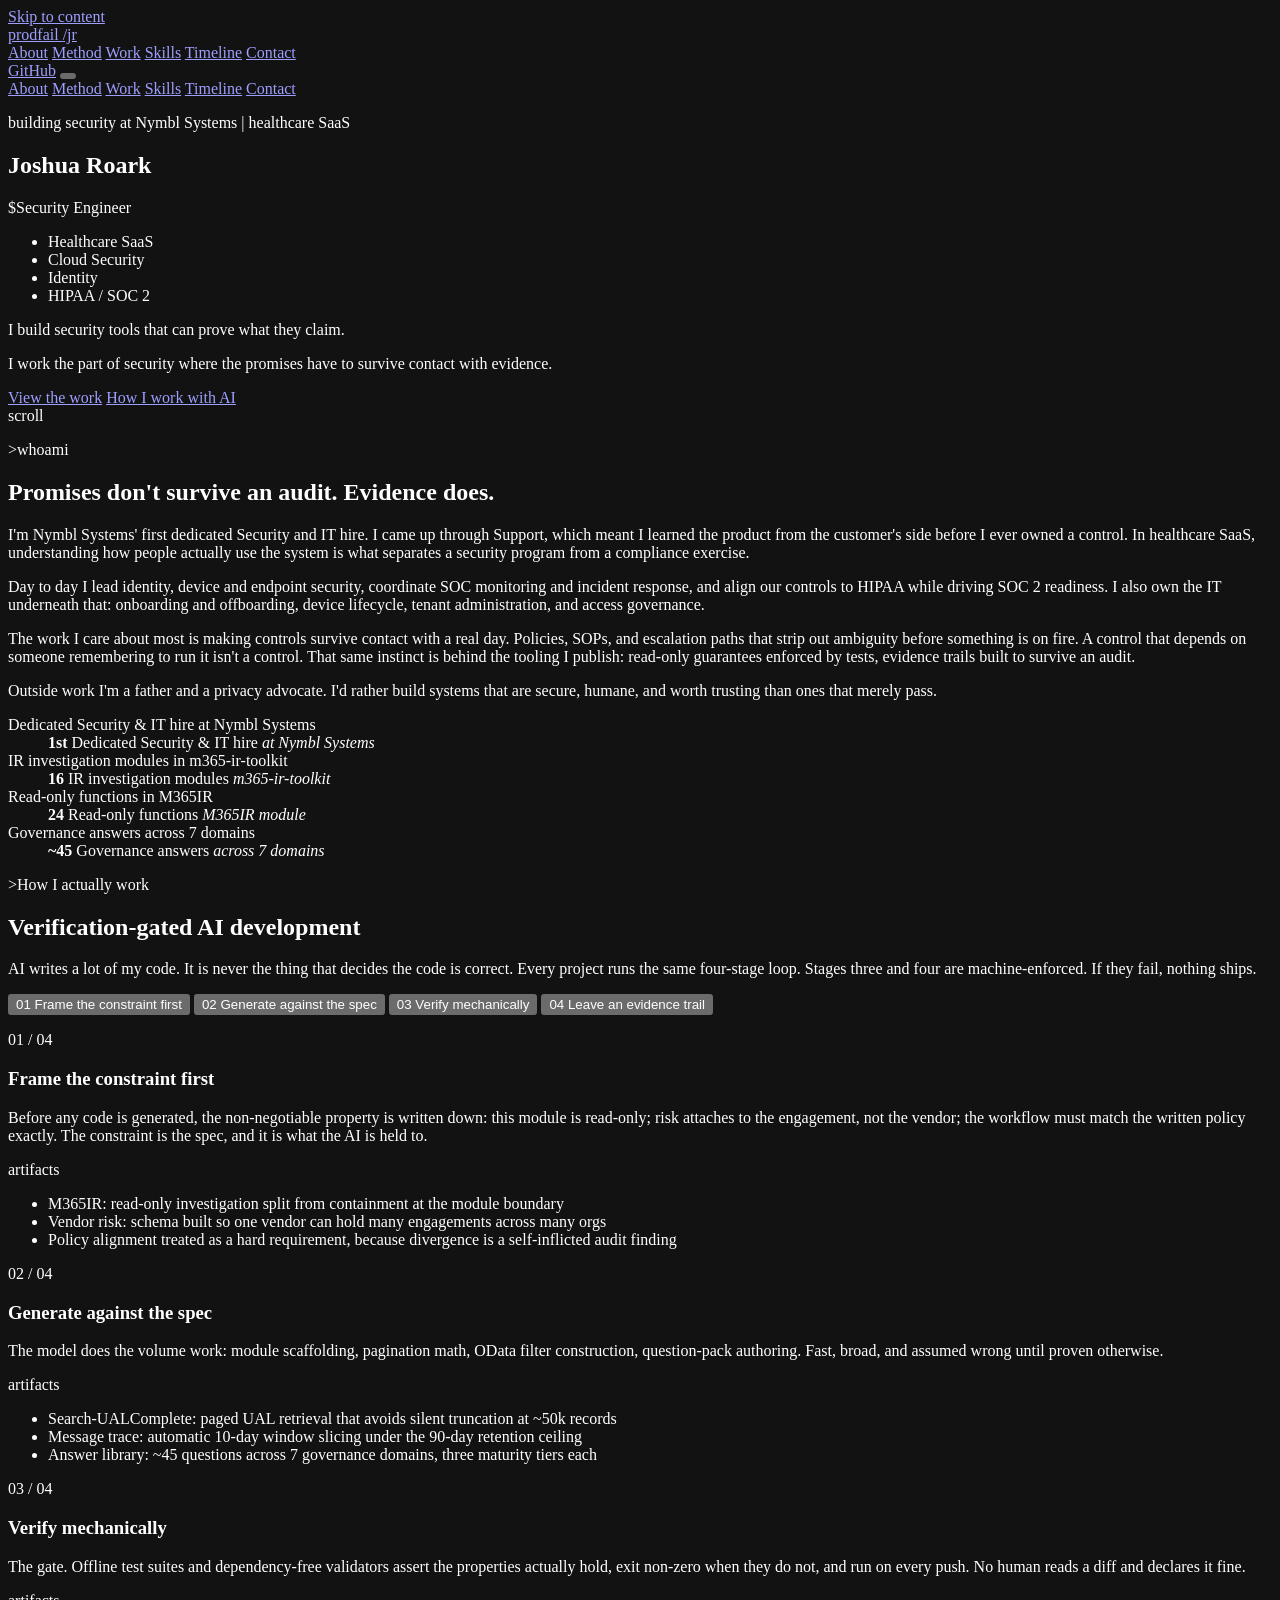
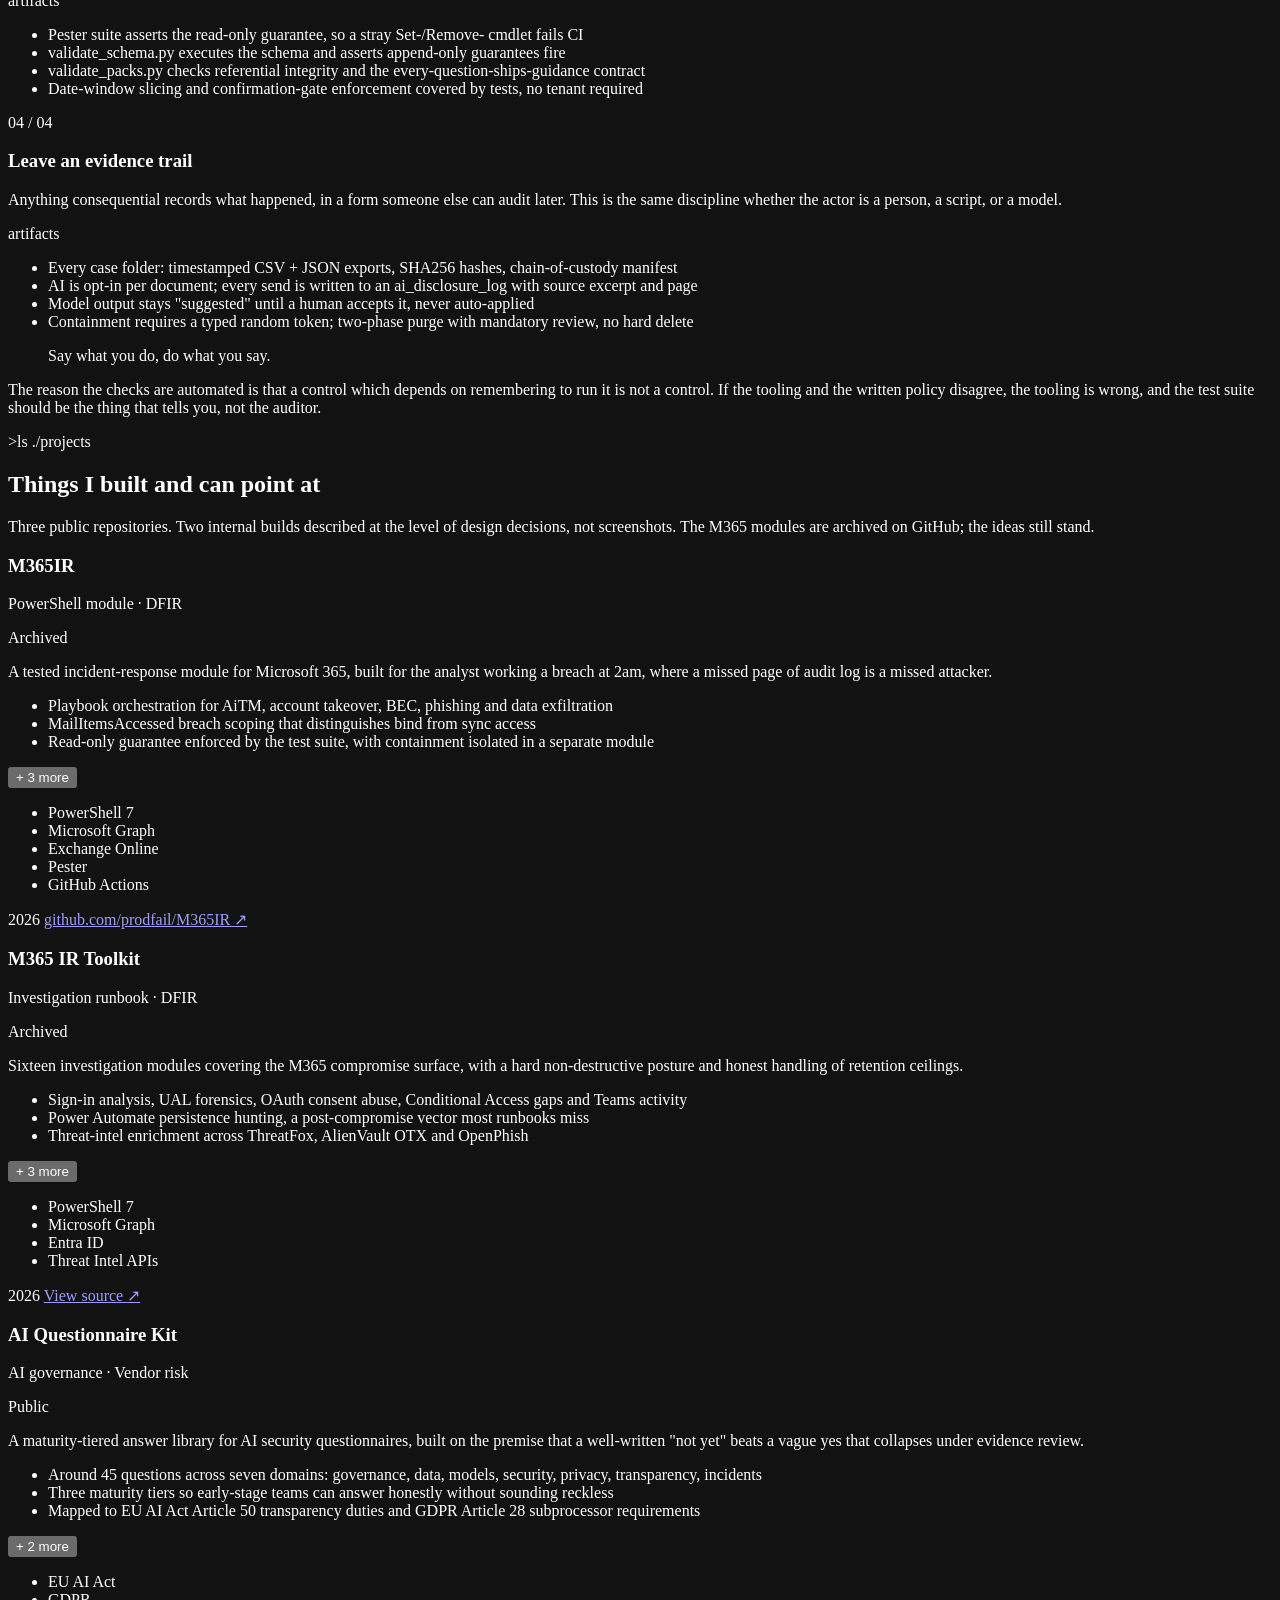
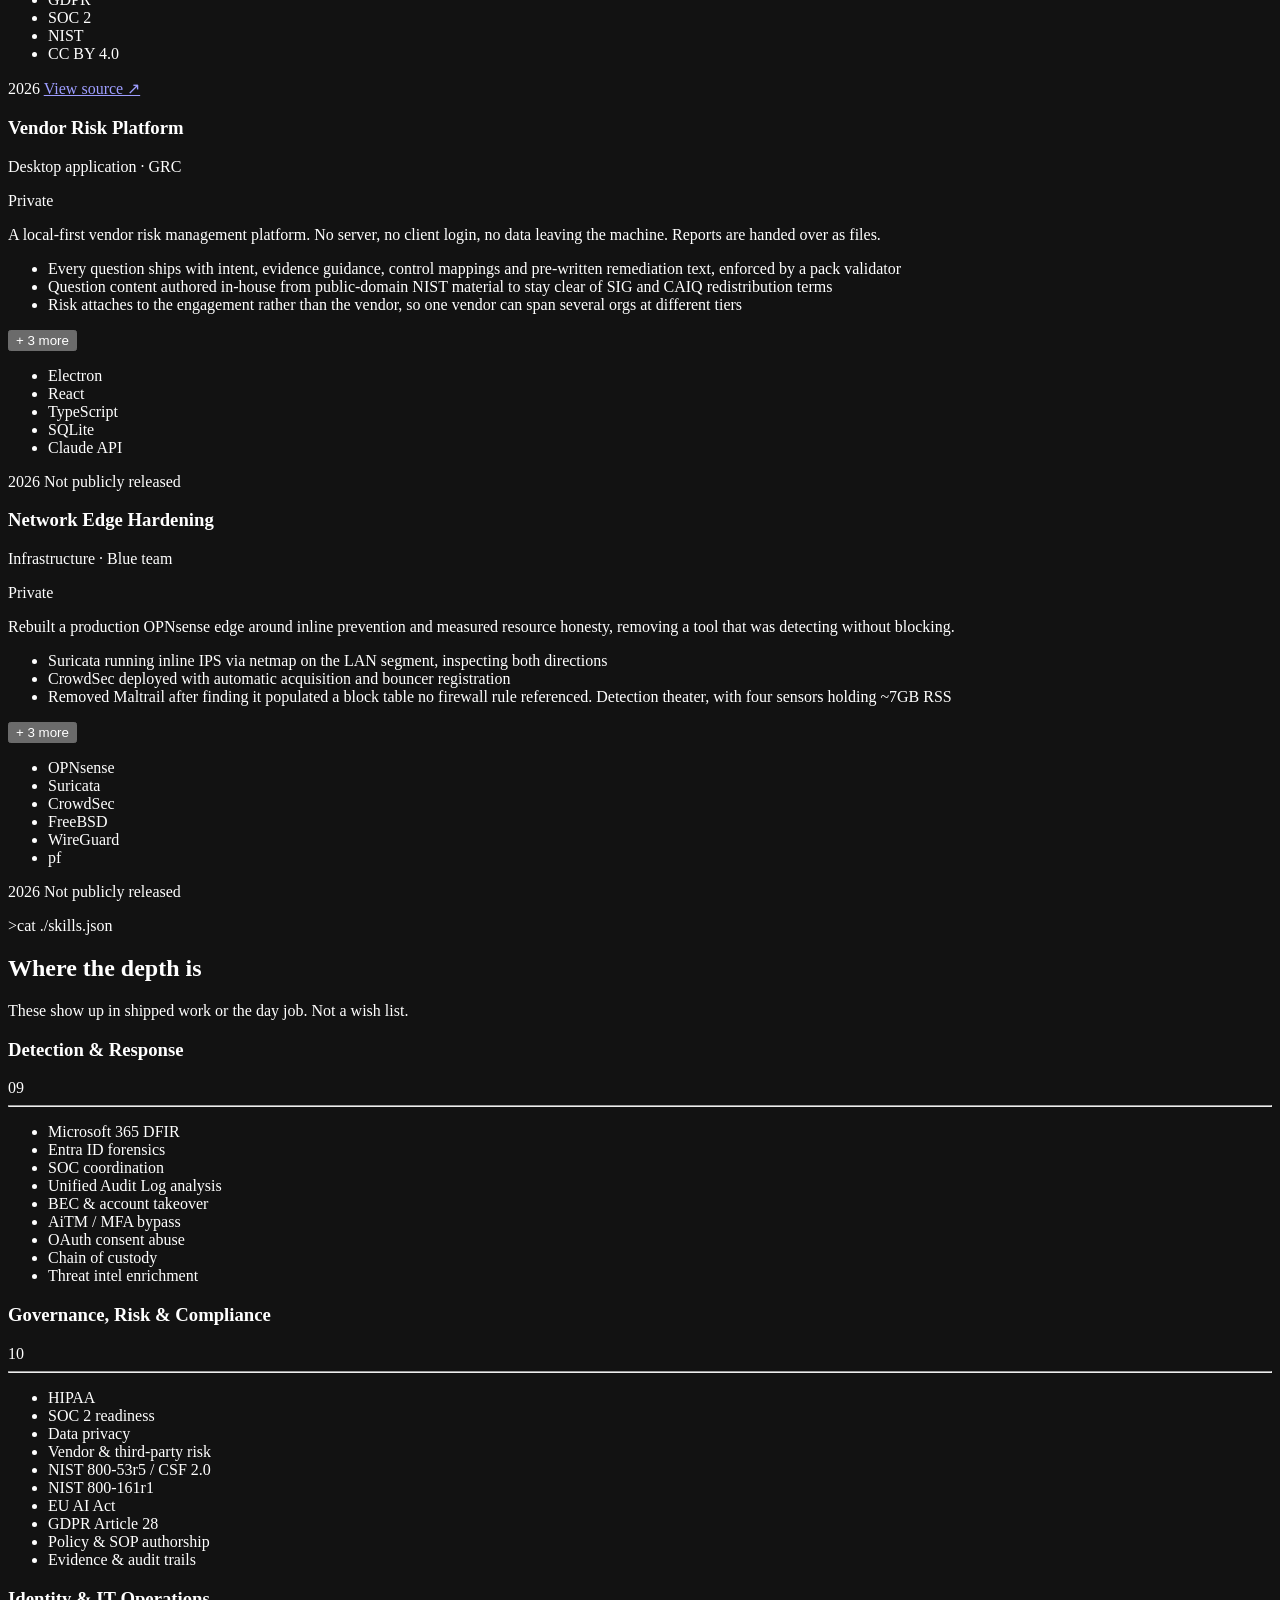
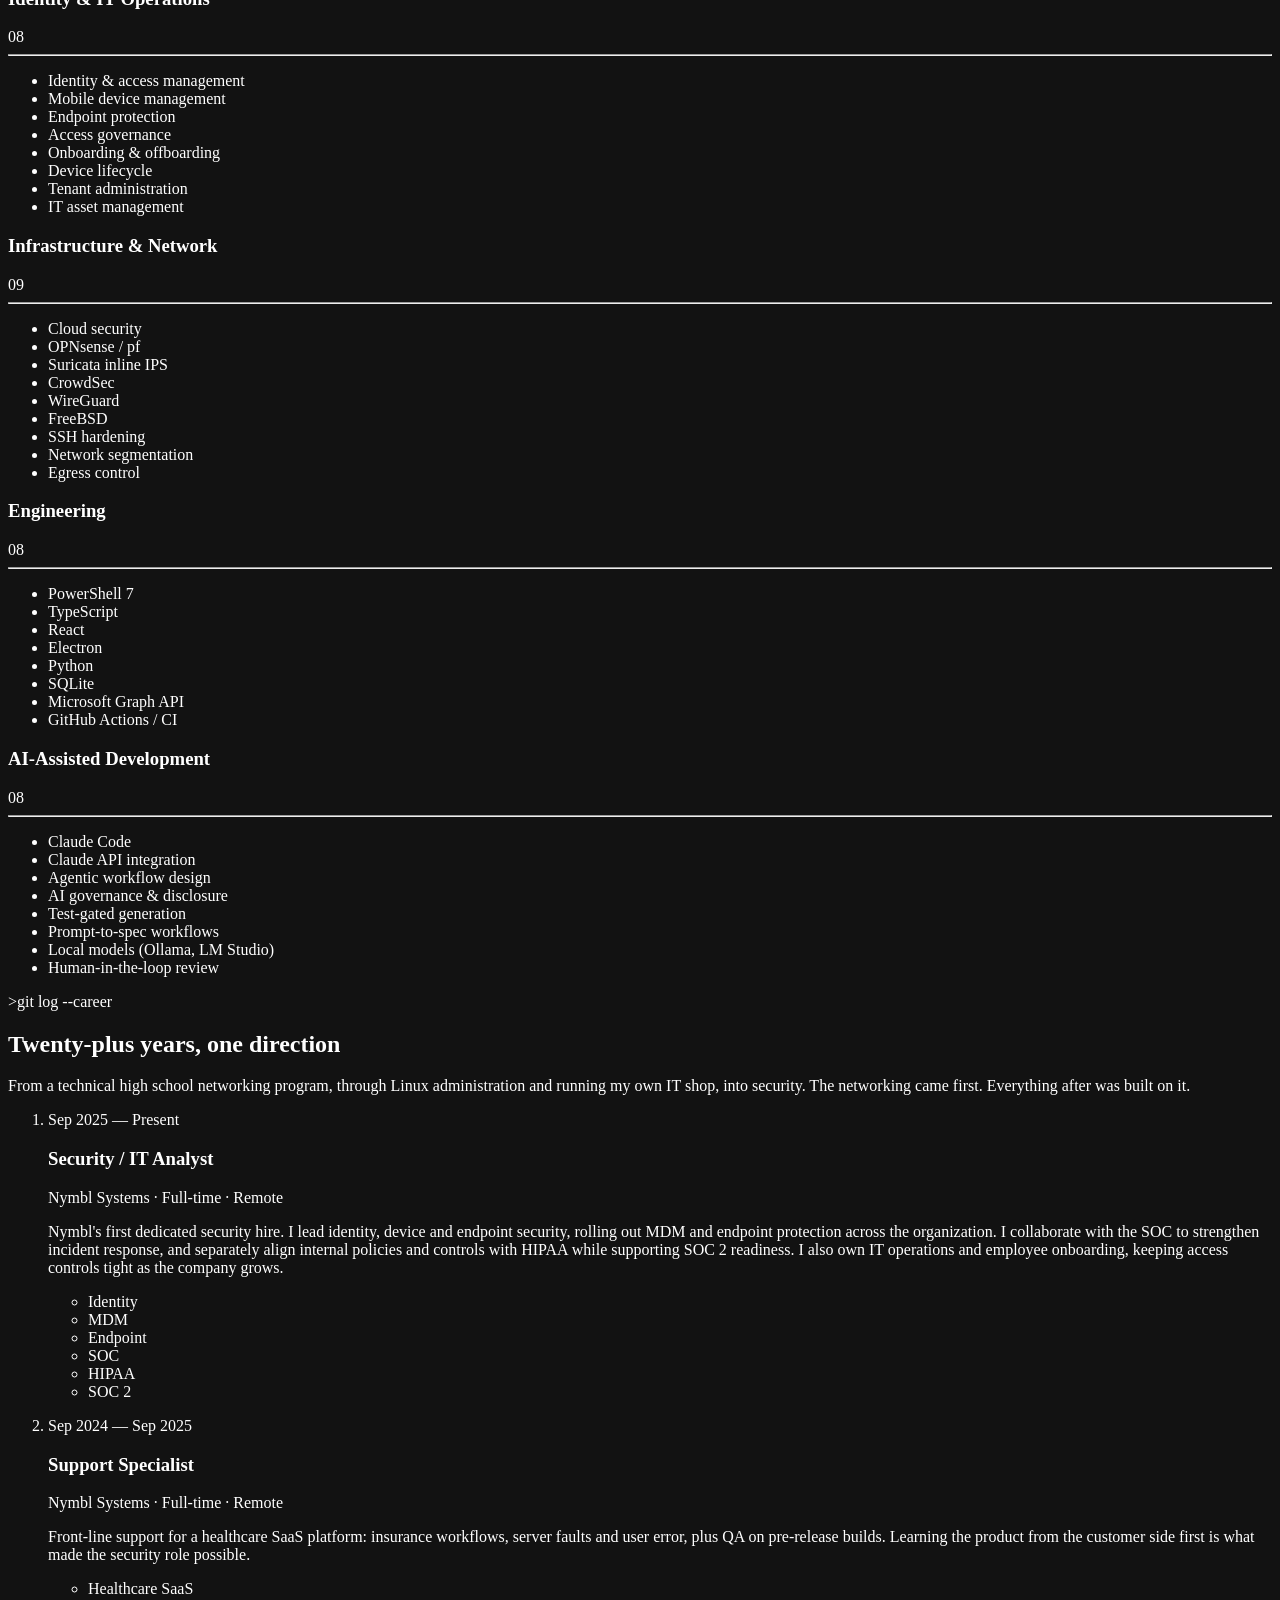
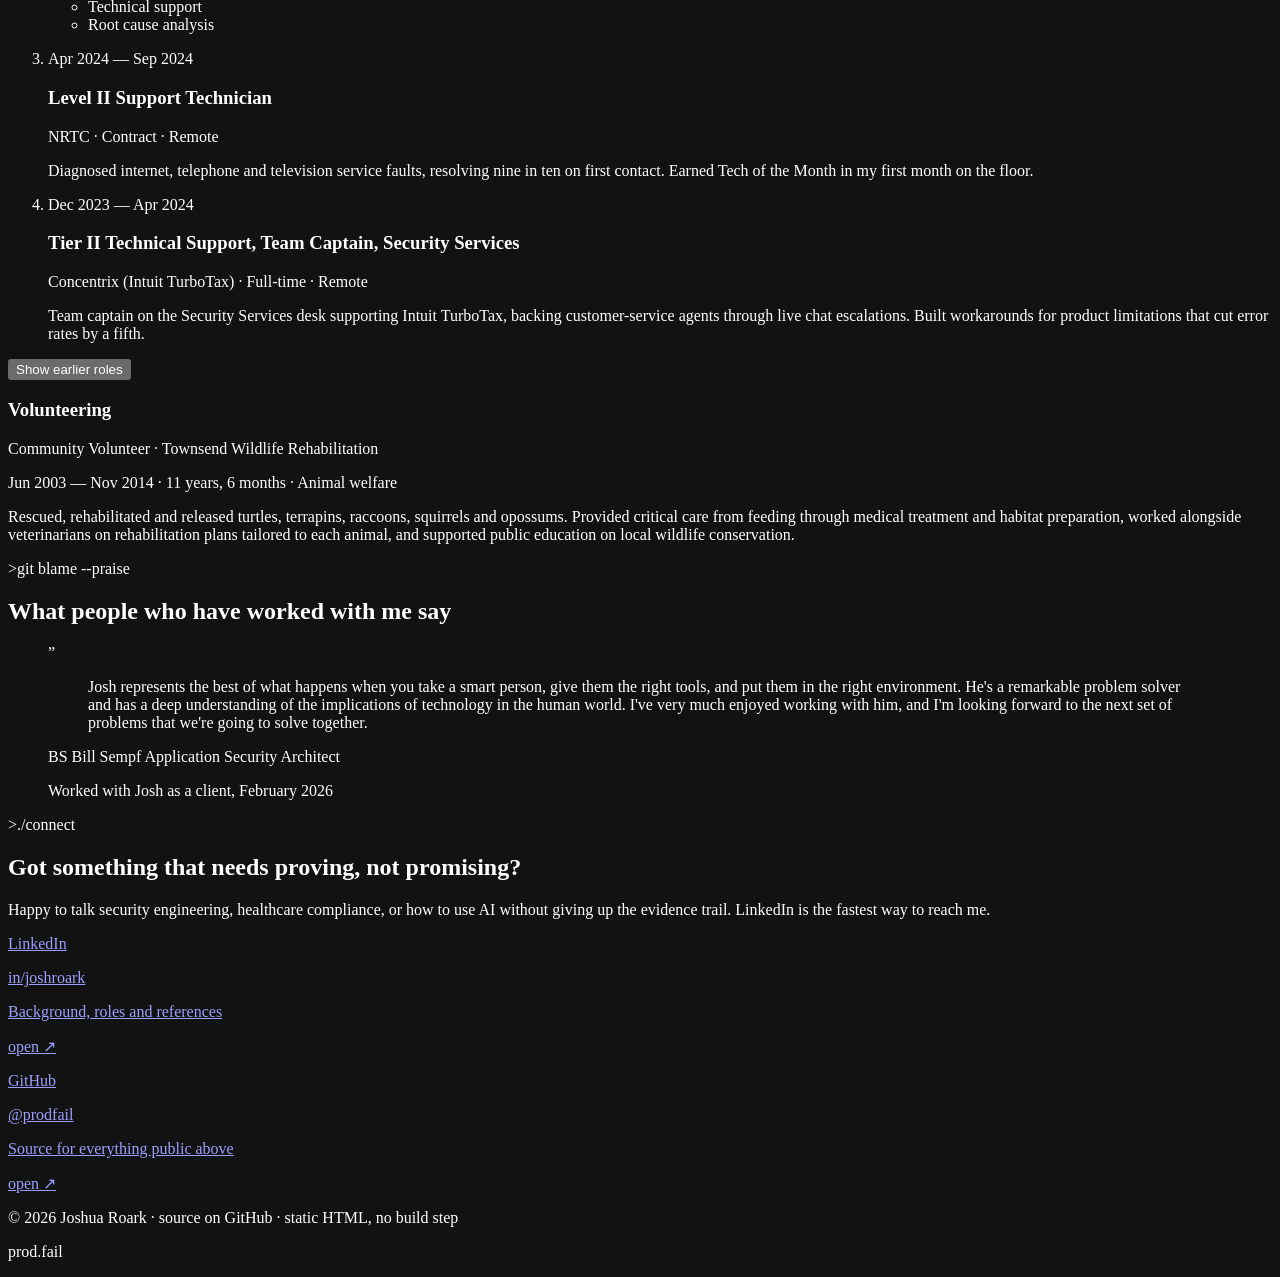
==== public/index.html @ 2234dc5c "Initial source for prod.fail Static rebuild of the live Next.js export: readable HTML/CSS, quieter c" ====
<!DOCTYPE html>
<html lang="en">
  <head>
    <meta charset="utf-8" />
    <meta name="viewport" content="width=device-width, initial-scale=1" />
    <meta name="theme-color" content="#05070a" />
    <meta name="color-scheme" content="dark" />
    <title>Joshua Roark | Security Engineer</title>
    <meta
      name="description"
      content="Security engineer at Nymbl Systems. Identity, endpoints, SOC coordination, HIPAA and SOC 2. Open-source Microsoft 365 incident-response tooling."
    />
    <meta name="author" content="Joshua Roark" />
    <meta name="robots" content="index, follow" />
    <link rel="canonical" href="https://prod.fail/" />
    <meta property="og:title" content="Joshua Roark | Security Engineer" />
    <meta
      property="og:description"
      content="Security engineer at Nymbl Systems. Identity, endpoints, SOC coordination, HIPAA and SOC 2. Open-source Microsoft 365 incident-response tooling."
    />
    <meta property="og:url" content="https://prod.fail/" />
    <meta property="og:site_name" content="Joshua Roark" />
    <meta property="og:image" content="https://prod.fail/img/og.png" />
    <meta property="og:image:type" content="image/png" />
    <meta property="og:image:width" content="1200" />
    <meta property="og:image:height" content="630" />
    <meta property="og:image:alt" content="Joshua Roark, Security Engineer" />
    <meta property="og:type" content="profile" />
    <meta name="twitter:card" content="summary_large_image" />
    <meta name="twitter:title" content="Joshua Roark | Security Engineer" />
    <meta
      name="twitter:description"
      content="Security engineer at Nymbl Systems. Identity, endpoints, SOC coordination, HIPAA and SOC 2."
    />
    <meta name="twitter:image" content="https://prod.fail/img/og.png" />
    <link rel="icon" href="/img/favicon.svg" type="image/svg+xml" />
    <link rel="icon" href="/img/icon.png" type="image/png" sizes="32x32" />
    <link rel="apple-touch-icon" href="/img/apple-touch-icon.png" />
    <link rel="preload" href="/fonts/geist-latin.woff2" as="font" type="font/woff2" crossorigin />
    <link rel="preload" href="/fonts/jetbrains-mono-latin.woff2" as="font" type="font/woff2" crossorigin />
    <link rel="stylesheet" href="/css/site.css" />
  </head>
  <body>
    <a class="skip" href="#about">Skip to content</a>

    <header class="site-header">
      <div class="wrap header-inner">
        <a class="brand" href="#top">
          <span class="brand-dot" aria-hidden="true"></span>
          prodfail
          <span>/jr</span>
        </a>
        <nav class="nav-desktop" aria-label="Primary">
          <a data-nav href="#about">About</a>
          <a data-nav href="#workflow">Method</a>
          <a data-nav href="#work">Work</a>
          <a data-nav href="#skills">Skills</a>
          <a data-nav href="#timeline">Timeline</a>
          <a data-nav href="#contact">Contact</a>
        </nav>
        <div class="header-actions">
          <a class="gh-link" href="https://github.com/prodfail" target="_blank" rel="noopener noreferrer">GitHub</a>
          <button class="menu-toggle" type="button" aria-expanded="false" aria-controls="mobile-nav" aria-label="Open menu">
            <span></span>
          </button>
        </div>
      </div>
      <nav id="mobile-nav" class="nav-mobile wrap" aria-label="Mobile">
        <a href="#about">About</a>
        <a href="#workflow">Method</a>
        <a href="#work">Work</a>
        <a href="#skills">Skills</a>
        <a href="#timeline">Timeline</a>
        <a href="#contact">Contact</a>
      </nav>
    </header>

    <main>
      <section class="hero" id="top">
        <div class="hero-bg" aria-hidden="true">
          <div class="grid-bg"></div>
          <div class="hero-veil"></div>
          <div class="hero-sweep"></div>
          <div class="hero-fade"></div>
        </div>
        <div class="wrap hero-inner">
          <p class="status-pill">
            <span class="status-dot" aria-hidden="true"><i></i><b></b></span>
            <span class="mute">building security at</span>
            <span class="live">Nymbl Systems</span>
            <span class="sep" aria-hidden="true">|</span>
            <span class="note">healthcare SaaS</span>
          </p>
          <h1>
            <span class="block">Joshua</span>
            <span class="block text-gradient">Roark</span>
          </h1>
          <p class="role-line">
            <span class="prompt" aria-hidden="true">$</span>Security Engineer<span class="caret" aria-hidden="true"></span>
          </p>
          <ul class="specialisms">
            <li>Healthcare SaaS</li>
            <li>Cloud Security</li>
            <li>Identity</li>
            <li>HIPAA / SOC 2</li>
          </ul>
          <p class="tagline">I build security tools that can prove what they claim.</p>
          <p class="lede">I work the part of security where the promises have to survive contact with evidence.</p>
          <div class="hero-cta">
            <a class="btn-primary" href="#work">View the work</a>
            <a class="btn-ghost" href="#workflow">How I work with AI</a>
          </div>
        </div>
        <div class="scroll-hint" aria-hidden="true"><span>scroll<i></i></span></div>
      </section>

      <section class="section" id="about" aria-labelledby="about-title">
        <div class="wrap">
          <header class="section-head">
            <p class="mono-label"><span class="prompt">></span>whoami<span class="rule" aria-hidden="true"></span></p>
            <h2 id="about-title">Promises don't survive an audit. <span class="mute">Evidence does.</span></h2>
          </header>
          <div class="about-grid">
            <div class="prose">
              <p>
                I'm Nymbl Systems' first dedicated Security and IT hire. I came up through Support, which meant I learned the product from the customer's side before I ever owned a control. In healthcare SaaS, understanding how people actually use the system is what separates a security program from a compliance exercise.
              </p>
              <p>
                Day to day I lead identity, device and endpoint security, coordinate SOC monitoring and incident response, and align our controls to HIPAA while driving SOC 2 readiness. I also own the IT underneath that: onboarding and offboarding, device lifecycle, tenant administration, and access governance.
              </p>
              <p>
                The work I care about most is making controls survive contact with a real day. Policies, SOPs, and escalation paths that strip out ambiguity before something is on fire. A control that depends on someone remembering to run it isn't a control. That same instinct is behind the tooling I publish: read-only guarantees enforced by tests, evidence trails built to survive an audit.
              </p>
              <p>
                Outside work I'm a father and a privacy advocate. I'd rather build systems that are secure, humane, and worth trusting than ones that merely pass.
              </p>
            </div>
            <dl class="stat-grid">
              <div>
                <dt class="sr-only">Dedicated Security & IT hire at Nymbl Systems</dt>
                <dd>
                  <strong>1st</strong>
                  <span>Dedicated Security & IT hire</span>
                  <em>at Nymbl Systems</em>
                </dd>
              </div>
              <div>
                <dt class="sr-only">IR investigation modules in m365-ir-toolkit</dt>
                <dd>
                  <strong>16</strong>
                  <span>IR investigation modules</span>
                  <em>m365-ir-toolkit</em>
                </dd>
              </div>
              <div>
                <dt class="sr-only">Read-only functions in M365IR</dt>
                <dd>
                  <strong>24</strong>
                  <span>Read-only functions</span>
                  <em>M365IR module</em>
                </dd>
              </div>
              <div>
                <dt class="sr-only">Governance answers across 7 domains</dt>
                <dd>
                  <strong>~45</strong>
                  <span>Governance answers</span>
                  <em>across 7 domains</em>
                </dd>
              </div>
            </dl>
          </div>
        </div>
      </section>

      <section class="section band" id="workflow" aria-labelledby="workflow-title">
        <div class="wrap">
          <header class="section-head">
            <p class="mono-label"><span class="prompt">></span>How I actually work<span class="rule" aria-hidden="true"></span></p>
            <h2 id="workflow-title">Verification-gated AI development</h2>
            <p class="standfirst">
              AI writes a lot of my code. It is never the thing that decides the code is correct. Every project runs the same four-stage loop. Stages three and four are machine-enforced. If they fail, nothing ships.
            </p>
          </header>

          <div class="stages" role="tablist" aria-label="AI development workflow stages">
            <button class="stage-tab" type="button" role="tab" id="tab-frame" data-stage="frame" aria-selected="true" aria-controls="stage-frame" tabindex="0">
              <span class="step">01</span>
              <span class="title">Frame the constraint first</span>
            </button>
            <button class="stage-tab" type="button" role="tab" id="tab-generate" data-stage="generate" aria-selected="false" aria-controls="stage-generate" tabindex="-1">
              <span class="step">02</span>
              <span class="title">Generate against the spec</span>
            </button>
            <button class="stage-tab" type="button" role="tab" id="tab-verify" data-stage="verify" aria-selected="false" aria-controls="stage-verify" tabindex="-1">
              <span class="step">03</span>
              <span class="title">Verify mechanically</span>
            </button>
            <button class="stage-tab" type="button" role="tab" id="tab-attest" data-stage="attest" aria-selected="false" aria-controls="stage-attest" tabindex="-1">
              <span class="step">04</span>
              <span class="title">Leave an evidence trail</span>
            </button>
          </div>

          <div class="workflow-panel is-active" id="stage-frame" role="tabpanel" aria-labelledby="tab-frame">
            <div>
              <p class="mono-label">01 / 04</p>
              <h3>Frame the constraint first</h3>
              <p class="blurb">
                Before any code is generated, the non-negotiable property is written down: this module is read-only; risk attaches to the engagement, not the vendor; the workflow must match the written policy exactly. The constraint is the spec, and it is what the AI is held to.
              </p>
            </div>
            <div class="term">
              <div class="term-bar"><i></i><i></i><i></i> artifacts</div>
              <ul>
                <li>M365IR: read-only investigation split from containment at the module boundary</li>
                <li>Vendor risk: schema built so one vendor can hold many engagements across many orgs</li>
                <li>Policy alignment treated as a hard requirement, because divergence is a self-inflicted audit finding</li>
              </ul>
            </div>
          </div>

          <div class="workflow-panel" id="stage-generate" role="tabpanel" aria-labelledby="tab-generate">
            <div>
              <p class="mono-label">02 / 04</p>
              <h3>Generate against the spec</h3>
              <p class="blurb">
                The model does the volume work: module scaffolding, pagination math, OData filter construction, question-pack authoring. Fast, broad, and assumed wrong until proven otherwise.
              </p>
            </div>
            <div class="term">
              <div class="term-bar"><i></i><i></i><i></i> artifacts</div>
              <ul>
                <li>Search-UALComplete: paged UAL retrieval that avoids silent truncation at ~50k records</li>
                <li>Message trace: automatic 10-day window slicing under the 90-day retention ceiling</li>
                <li>Answer library: ~45 questions across 7 governance domains, three maturity tiers each</li>
              </ul>
            </div>
          </div>

          <div class="workflow-panel" id="stage-verify" role="tabpanel" aria-labelledby="tab-verify">
            <div>
              <p class="mono-label">03 / 04</p>
              <h3>Verify mechanically</h3>
              <p class="blurb">
                The gate. Offline test suites and dependency-free validators assert the properties actually hold, exit non-zero when they do not, and run on every push. No human reads a diff and declares it fine.
              </p>
            </div>
            <div class="term">
              <div class="term-bar"><i></i><i></i><i></i> artifacts</div>
              <ul>
                <li>Pester suite asserts the read-only guarantee, so a stray Set-/Remove- cmdlet fails CI</li>
                <li>validate_schema.py executes the schema and asserts append-only guarantees fire</li>
                <li>validate_packs.py checks referential integrity and the every-question-ships-guidance contract</li>
                <li>Date-window slicing and confirmation-gate enforcement covered by tests, no tenant required</li>
              </ul>
            </div>
          </div>

          <div class="workflow-panel" id="stage-attest" role="tabpanel" aria-labelledby="tab-attest">
            <div>
              <p class="mono-label">04 / 04</p>
              <h3>Leave an evidence trail</h3>
              <p class="blurb">
                Anything consequential records what happened, in a form someone else can audit later. This is the same discipline whether the actor is a person, a script, or a model.
              </p>
            </div>
            <div class="term">
              <div class="term-bar"><i></i><i></i><i></i> artifacts</div>
              <ul>
                <li>Every case folder: timestamped CSV + JSON exports, SHA256 hashes, chain-of-custody manifest</li>
                <li>AI is opt-in per document; every send is written to an ai_disclosure_log with source excerpt and page</li>
                <li>Model output stays "suggested" until a human accepts it, never auto-applied</li>
                <li>Containment requires a typed random token; two-phase purge with mandatory review, no hard delete</li>
              </ul>
            </div>
          </div>

          <aside class="principle">
            <blockquote>Say what you do, do what you say.</blockquote>
            <p>
              The reason the checks are automated is that a control which depends on remembering to run it is not a control. If the tooling and the written policy disagree, the tooling is wrong, and the test suite should be the thing that tells you, not the auditor.
            </p>
          </aside>
        </div>
      </section>

      <section class="section" id="work" aria-labelledby="work-title">
        <div class="wrap">
          <header class="section-head">
            <p class="mono-label"><span class="prompt">></span>ls ./projects<span class="rule" aria-hidden="true"></span></p>
            <h2 id="work-title">Things I built and can point at</h2>
            <p class="standfirst">
              Three public repositories. Two internal builds described at the level of design decisions, not screenshots. The M365 modules are archived on GitHub; the ideas still stand.
            </p>
          </header>

          <div class="project-grid">
            <article class="card project featured">
              <div class="project-top">
                <div>
                  <h3>M365IR</h3>
                  <p class="kind">PowerShell module · DFIR</p>
                </div>
                <span class="badge badge-archived">Archived</span>
              </div>
              <p class="summary">
                A tested incident-response module for Microsoft 365, built for the analyst working a breach at 2am, where a missed page of audit log is a missed attacker.
              </p>
              <ul class="highlights">
                <li>Playbook orchestration for AiTM, account takeover, BEC, phishing and data exfiltration</li>
                <li>MailItemsAccessed breach scoping that distinguishes bind from sync access</li>
                <li>Read-only guarantee enforced by the test suite, with containment isolated in a separate module</li>
                <li data-extra hidden>Containment gated behind typed random tokens; -WhatIf preview; hard delete deliberately absent</li>
                <li data-extra hidden>App-only certificate auth so investigations continue when admin accounts are compromised</li>
                <li data-extra hidden>Offline Pester suite runs in CI on every push, with no tenant access required</li>
              </ul>
              <button class="more-btn" type="button" data-more aria-expanded="false">+ 3 more</button>
              <ul class="stack">
                <li>PowerShell 7</li>
                <li>Microsoft Graph</li>
                <li>Exchange Online</li>
                <li>Pester</li>
                <li>GitHub Actions</li>
              </ul>
              <div class="project-foot">
                <span>2026</span>
                <a href="https://github.com/prodfail/M365IR" target="_blank" rel="noopener noreferrer">github.com/prodfail/M365IR ↗</a>
              </div>
            </article>

            <article class="card project">
              <div class="project-top">
                <div>
                  <h3>M365 IR Toolkit</h3>
                  <p class="kind">Investigation runbook · DFIR</p>
                </div>
                <span class="badge badge-archived">Archived</span>
              </div>
              <p class="summary">
                Sixteen investigation modules covering the M365 compromise surface, with a hard non-destructive posture and honest handling of retention ceilings.
              </p>
              <ul class="highlights">
                <li>Sign-in analysis, UAL forensics, OAuth consent abuse, Conditional Access gaps and Teams activity</li>
                <li>Power Automate persistence hunting, a post-compromise vector most runbooks miss</li>
                <li>Threat-intel enrichment across ThreatFox, AlienVault OTX and OpenPhish</li>
                <li data-extra hidden>Contains no Set-, New-, Remove-, Add- or Revoke- commands, by design</li>
                <li data-extra hidden>Documents retention ceilings up front so empty results are never mistaken for clean results</li>
                <li data-extra hidden>Cross-platform on PowerShell 7: macOS, Windows and Linux</li>
              </ul>
              <button class="more-btn" type="button" data-more aria-expanded="false">+ 3 more</button>
              <ul class="stack">
                <li>PowerShell 7</li>
                <li>Microsoft Graph</li>
                <li>Entra ID</li>
                <li>Threat Intel APIs</li>
              </ul>
              <div class="project-foot">
                <span>2026</span>
                <a href="https://github.com/prodfail/m365-ir-toolkit" target="_blank" rel="noopener noreferrer">View source ↗</a>
              </div>
            </article>

            <article class="card project">
              <div class="project-top">
                <div>
                  <h3>AI Questionnaire Kit</h3>
                  <p class="kind">AI governance · Vendor risk</p>
                </div>
                <span class="badge badge-open">Public</span>
              </div>
              <p class="summary">
                A maturity-tiered answer library for AI security questionnaires, built on the premise that a well-written "not yet" beats a vague yes that collapses under evidence review.
              </p>
              <ul class="highlights">
                <li>Around 45 questions across seven domains: governance, data, models, security, privacy, transparency, incidents</li>
                <li>Three maturity tiers so early-stage teams can answer honestly without sounding reckless</li>
                <li>Mapped to EU AI Act Article 50 transparency duties and GDPR Article 28 subprocessor requirements</li>
                <li data-extra hidden>Ships an AI Acceptable Use and Governance policy template alongside the answers</li>
                <li data-extra hidden>40-question internal intake form plus a pre-send QA checklist for consistency</li>
              </ul>
              <button class="more-btn" type="button" data-more aria-expanded="false">+ 2 more</button>
              <ul class="stack">
                <li>EU AI Act</li>
                <li>GDPR</li>
                <li>SOC 2</li>
                <li>NIST</li>
                <li>CC BY 4.0</li>
              </ul>
              <div class="project-foot">
                <span>2026</span>
                <a href="https://github.com/prodfail/ai-questionnaire-kit" target="_blank" rel="noopener noreferrer">View source ↗</a>
              </div>
            </article>

            <article class="card project">
              <div class="project-top">
                <div>
                  <h3>Vendor Risk Platform</h3>
                  <p class="kind">Desktop application · GRC</p>
                </div>
                <span class="badge badge-private">Private</span>
              </div>
              <p class="summary">
                A local-first vendor risk management platform. No server, no client login, no data leaving the machine. Reports are handed over as files.
              </p>
              <ul class="highlights">
                <li>Every question ships with intent, evidence guidance, control mappings and pre-written remediation text, enforced by a pack validator</li>
                <li>Question content authored in-house from public-domain NIST material to stay clear of SIG and CAIQ redistribution terms</li>
                <li>Risk attaches to the engagement rather than the vendor, so one vendor can span several orgs at different tiers</li>
                <li data-extra hidden>Tiering is configuration data, not code, so it maps onto written policy without a refactor</li>
                <li data-extra hidden>AI assistance is opt-in per document, logged with source excerpt and page, and stays suggested until a human accepts</li>
                <li data-extra hidden>Append-only schema with override reasons, asserted by an executable schema validator</li>
              </ul>
              <button class="more-btn" type="button" data-more aria-expanded="false">+ 3 more</button>
              <ul class="stack">
                <li>Electron</li>
                <li>React</li>
                <li>TypeScript</li>
                <li>SQLite</li>
                <li>Claude API</li>
              </ul>
              <div class="project-foot">
                <span>2026</span>
                <span>Not publicly released</span>
              </div>
            </article>

            <article class="card project">
              <div class="project-top">
                <div>
                  <h3>Network Edge Hardening</h3>
                  <p class="kind">Infrastructure · Blue team</p>
                </div>
                <span class="badge badge-private">Private</span>
              </div>
              <p class="summary">
                Rebuilt a production OPNsense edge around inline prevention and measured resource honesty, removing a tool that was detecting without blocking.
              </p>
              <ul class="highlights">
                <li>Suricata running inline IPS via netmap on the LAN segment, inspecting both directions</li>
                <li>CrowdSec deployed with automatic acquisition and bouncer registration</li>
                <li>Removed Maltrail after finding it populated a block table no firewall rule referenced. Detection theater, with four sensors holding ~7GB RSS</li>
                <li data-extra hidden>That removal freed ~2.2GB RAM and dropped swap usage from 27% to 6%</li>
                <li data-extra hidden>SSH hardened to key-only auth, with the single-admin blast radius mapped before any change</li>
                <li data-extra hidden>Policy-routed VPN egress with a kill-switch block rule beneath it, and DoT blocked to prevent resolution bypass</li>
              </ul>
              <button class="more-btn" type="button" data-more aria-expanded="false">+ 3 more</button>
              <ul class="stack">
                <li>OPNsense</li>
                <li>Suricata</li>
                <li>CrowdSec</li>
                <li>FreeBSD</li>
                <li>WireGuard</li>
                <li>pf</li>
              </ul>
              <div class="project-foot">
                <span>2026</span>
                <span>Not publicly released</span>
              </div>
            </article>
          </div>
        </div>
      </section>

      <section class="section band" id="skills" aria-labelledby="skills-title">
        <div class="wrap">
          <header class="section-head">
            <p class="mono-label"><span class="prompt">></span>cat ./skills.json<span class="rule" aria-hidden="true"></span></p>
            <h2 id="skills-title">Where the depth is</h2>
            <p class="standfirst">These show up in shipped work or the day job. Not a wish list.</p>
          </header>
          <div class="skills-grid">
            <article class="card skill-card">
              <header>
                <i aria-hidden="true"></i>
                <h3>Detection & Response</h3>
                <span class="count">09</span>
              </header>
              <hr />
              <ul>
                <li>Microsoft 365 DFIR</li>
                <li>Entra ID forensics</li>
                <li>SOC coordination</li>
                <li>Unified Audit Log analysis</li>
                <li>BEC & account takeover</li>
                <li>AiTM / MFA bypass</li>
                <li>OAuth consent abuse</li>
                <li>Chain of custody</li>
                <li>Threat intel enrichment</li>
              </ul>
            </article>
            <article class="card skill-card">
              <header>
                <i class="alt" aria-hidden="true"></i>
                <h3>Governance, Risk & Compliance</h3>
                <span class="count">10</span>
              </header>
              <hr />
              <ul>
                <li>HIPAA</li>
                <li>SOC 2 readiness</li>
                <li>Data privacy</li>
                <li>Vendor & third-party risk</li>
                <li>NIST 800-53r5 / CSF 2.0</li>
                <li>NIST 800-161r1</li>
                <li>EU AI Act</li>
                <li>GDPR Article 28</li>
                <li>Policy & SOP authorship</li>
                <li>Evidence & audit trails</li>
              </ul>
            </article>
            <article class="card skill-card">
              <header>
                <i aria-hidden="true"></i>
                <h3>Identity & IT Operations</h3>
                <span class="count">08</span>
              </header>
              <hr />
              <ul>
                <li>Identity & access management</li>
                <li>Mobile device management</li>
                <li>Endpoint protection</li>
                <li>Access governance</li>
                <li>Onboarding & offboarding</li>
                <li>Device lifecycle</li>
                <li>Tenant administration</li>
                <li>IT asset management</li>
              </ul>
            </article>
            <article class="card skill-card">
              <header>
                <i class="alt" aria-hidden="true"></i>
                <h3>Infrastructure & Network</h3>
                <span class="count">09</span>
              </header>
              <hr />
              <ul>
                <li>Cloud security</li>
                <li>OPNsense / pf</li>
                <li>Suricata inline IPS</li>
                <li>CrowdSec</li>
                <li>WireGuard</li>
                <li>FreeBSD</li>
                <li>SSH hardening</li>
                <li>Network segmentation</li>
                <li>Egress control</li>
              </ul>
            </article>
            <article class="card skill-card">
              <header>
                <i class="alt" aria-hidden="true"></i>
                <h3>Engineering</h3>
                <span class="count">08</span>
              </header>
              <hr />
              <ul>
                <li>PowerShell 7</li>
                <li>TypeScript</li>
                <li>React</li>
                <li>Electron</li>
                <li>Python</li>
                <li>SQLite</li>
                <li>Microsoft Graph API</li>
                <li>GitHub Actions / CI</li>
              </ul>
            </article>
            <article class="card skill-card">
              <header>
                <i aria-hidden="true"></i>
                <h3>AI-Assisted Development</h3>
                <span class="count">08</span>
              </header>
              <hr />
              <ul>
                <li>Claude Code</li>
                <li>Claude API integration</li>
                <li>Agentic workflow design</li>
                <li>AI governance & disclosure</li>
                <li>Test-gated generation</li>
                <li>Prompt-to-spec workflows</li>
                <li>Local models (Ollama, LM Studio)</li>
                <li>Human-in-the-loop review</li>
              </ul>
            </article>
          </div>
        </div>
      </section>

      <section class="section" id="timeline" aria-labelledby="timeline-title">
        <div class="wrap">
          <header class="section-head">
            <p class="mono-label"><span class="prompt">></span>git log --career<span class="rule" aria-hidden="true"></span></p>
            <h2 id="timeline-title">Twenty-plus years, one direction</h2>
            <p class="standfirst">
              From a technical high school networking program, through Linux administration and running my own IT shop, into security. The networking came first. Everything after was built on it.
            </p>
          </header>

          <ol class="timeline">
            <li class="role current">
              <p class="when">Sep 2025 — Present</p>
              <h3>Security / IT Analyst</h3>
              <p class="org">Nymbl Systems · Full-time · Remote</p>
              <p>
                Nymbl's first dedicated security hire. I lead identity, device and endpoint security, rolling out MDM and endpoint protection across the organization. I collaborate with the SOC to strengthen incident response, and separately align internal policies and controls with HIPAA while supporting SOC 2 readiness. I also own IT operations and employee onboarding, keeping access controls tight as the company grows.
              </p>
              <ul class="tags">
                <li class="chip">Identity</li>
                <li class="chip">MDM</li>
                <li class="chip">Endpoint</li>
                <li class="chip">SOC</li>
                <li class="chip">HIPAA</li>
                <li class="chip">SOC 2</li>
              </ul>
            </li>
            <li class="role">
              <p class="when">Sep 2024 — Sep 2025</p>
              <h3>Support Specialist</h3>
              <p class="org">Nymbl Systems · Full-time · Remote</p>
              <p>
                Front-line support for a healthcare SaaS platform: insurance workflows, server faults and user error, plus QA on pre-release builds. Learning the product from the customer side first is what made the security role possible.
              </p>
              <ul class="tags">
                <li class="chip">Healthcare SaaS</li>
                <li class="chip">Technical support</li>
                <li class="chip">Root cause analysis</li>
              </ul>
            </li>
            <li class="role">
              <p class="when">Apr 2024 — Sep 2024</p>
              <h3>Level II Support Technician</h3>
              <p class="org">NRTC · Contract · Remote</p>
              <p>
                Diagnosed internet, telephone and television service faults, resolving nine in ten on first contact. Earned Tech of the Month in my first month on the floor.
              </p>
            </li>
            <li class="role">
              <p class="when">Dec 2023 — Apr 2024</p>
              <h3>Tier II Technical Support, Team Captain, Security Services</h3>
              <p class="org">Concentrix (Intuit TurboTax) · Full-time · Remote</p>
              <p>
                Team captain on the Security Services desk supporting Intuit TurboTax, backing customer-service agents through live chat escalations. Built workarounds for product limitations that cut error rates by a fifth.
              </p>
            </li>
          </ol>

          <ol class="timeline earlier" hidden>
            <li class="role">
              <p class="when">May 2023 — Dec 2023</p>
              <h3>Tech Support Specialist, QuickBooks Core & Merchant Services</h3>
              <p class="org">Alorica at Home · Full-time · Remote</p>
              <p>
                Supported QuickBooks Online Core and Merchant Services, ranking in the top tenth of agents on the queue and helping lift team customer satisfaction by 15%.
              </p>
            </li>
            <li class="role">
              <p class="when">Mar 2020 — May 2023</p>
              <h3>Owner / Operator / Lead Technician</h3>
              <p class="org">Bits2Bytes · Self-employed · Hybrid</p>
              <p>
                Ran my own IT services business for three years. Built out remote support until most jobs no longer needed a site visit, cutting callouts by 20% and lifting client satisfaction by 30%.
              </p>
            </li>
            <li class="role">
              <p class="when">May 2017 — Mar 2020</p>
              <h3>Technical Specialist / Graphic Designer</h3>
              <p class="org">Everything Rustique · Full-time · Hybrid</p>
              <p>
                Introduced automation that raised production capacity by 30% and cut operating costs by a quarter, while reducing print waste and errors by 85%.
              </p>
            </li>
            <li class="role">
              <p class="when">Jun 2010 — May 2017</p>
              <h3>Linux System Administrator</h3>
              <p class="org">KVM Consulting · Full-time · Hybrid</p>
              <p>
                Seven years running Linux network infrastructure: servers, routers and switches. Implemented security protocols and access controls to close vulnerabilities, and automated administration with shell scripting. This is where the security instincts started.
              </p>
            </li>
            <li class="role">
              <p class="when">Mar 2002 — Jun 2010</p>
              <h3>Warehouse Manager</h3>
              <p class="org">GreatBigStuff · Full-time · On-site</p>
              <p>
                Eight years managing daily warehouse operations, domestic and international logistics, inventory control and staff training, while running the art department and producing nearly all of its custom design work.
              </p>
            </li>
            <li class="role">
              <p class="when">Sep 1999 — 2002</p>
              <h3>CompTIA A+ and Local Area Networking</h3>
              <p class="org">Howard High School of Technology · Technical program</p>
              <p>
                Earned the CompTIA A+ certification in ninth grade, then finished the networking program and graduated a year early. The networking came first, and everything after was built on it.
              </p>
            </li>
          </ol>
          <button class="expand-roles" type="button" aria-expanded="false">Show earlier roles</button>

          <aside class="card volunteer">
            <h3 class="mono-label">Volunteering</h3>
            <p class="role-name">Community Volunteer · Townsend Wildlife Rehabilitation</p>
            <p class="meta">Jun 2003 — Nov 2014 · 11 years, 6 months · Animal welfare</p>
            <p>
              Rescued, rehabilitated and released turtles, terrapins, raccoons, squirrels and opossums. Provided critical care from feeding through medical treatment and habitat preparation, worked alongside veterinarians on rehabilitation plans tailored to each animal, and supported public education on local wildlife conservation.
            </p>
          </aside>
        </div>
      </section>

      <section class="section" aria-labelledby="endorsement-title">
        <div class="wrap">
          <header class="section-head">
            <p class="mono-label"><span class="prompt">></span>git blame --praise<span class="rule" aria-hidden="true"></span></p>
            <h2 id="endorsement-title">What people who have worked with me say</h2>
          </header>
          <figure class="card quote">
            <span class="mark" aria-hidden="true">”</span>
            <blockquote>
              <p>
                Josh represents the best of what happens when you take a smart person, give them the right tools, and put them in the right environment. He's a remarkable problem solver and has a deep understanding of the implications of technology in the human world. I've very much enjoyed working with him, and I'm looking forward to the next set of problems that we're going to solve together.
              </p>
            </blockquote>
            <figcaption>
              <span class="avatar" aria-hidden="true">BS</span>
              <span>
                <span class="who">Bill Sempf</span>
                <span class="job">Application Security Architect</span>
              </span>
            </figcaption>
            <p class="context">Worked with Josh as a client, February 2026</p>
          </figure>
        </div>
      </section>

      <section class="section band" id="contact" aria-labelledby="contact-title">
        <div class="wrap">
          <header class="section-head">
            <p class="mono-label"><span class="prompt">></span>./connect<span class="rule" aria-hidden="true"></span></p>
            <h2 id="contact-title">Got something that needs <span class="text-gradient">proving, not promising?</span></h2>
            <p class="standfirst">
              Happy to talk security engineering, healthcare compliance, or how to use AI without giving up the evidence trail. LinkedIn is the fastest way to reach me.
            </p>
          </header>
          <div class="contact-grid">
            <a class="card contact-card" href="https://www.linkedin.com/in/joshroark" target="_blank" rel="noopener noreferrer">
              <div>
                <p class="mono-label">LinkedIn</p>
                <p class="handle">in/joshroark</p>
                <p class="hint">Background, roles and references</p>
              </div>
              <span class="go">open ↗</span>
            </a>
            <a class="card contact-card" href="https://github.com/prodfail" target="_blank" rel="noopener noreferrer">
              <div>
                <p class="mono-label">GitHub</p>
                <p class="handle">@prodfail</p>
                <p class="hint">Source for everything public above</p>
              </div>
              <span class="go">open ↗</span>
            </a>
          </div>
        </div>
      </section>
    </main>

    <footer class="site-footer">
      <div class="wrap footer-inner">
        <p>© 2026 Joshua Roark · source on GitHub · static HTML, no build step</p>
        <p class="live"><i aria-hidden="true"></i>prod.fail</p>
      </div>
    </footer>

    <script src="/js/site.js" defer></script>
  </body>
</html>
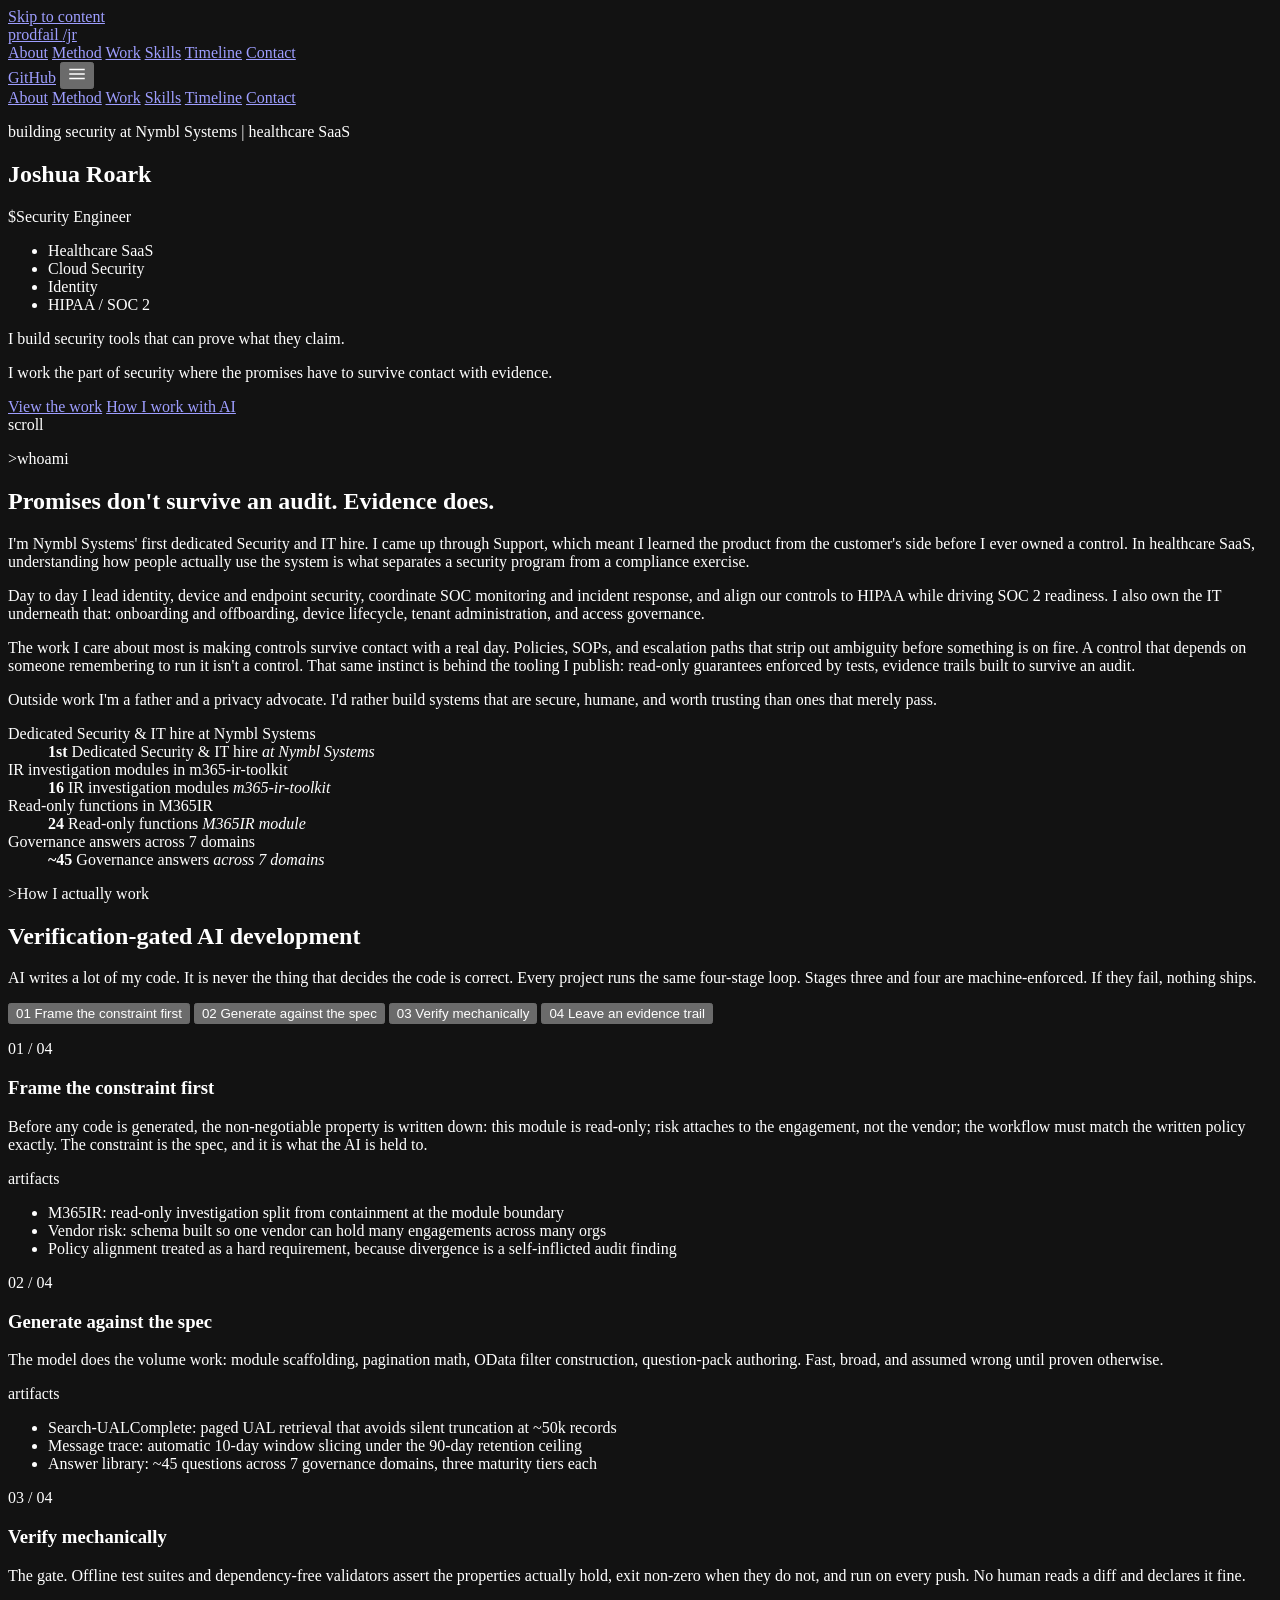
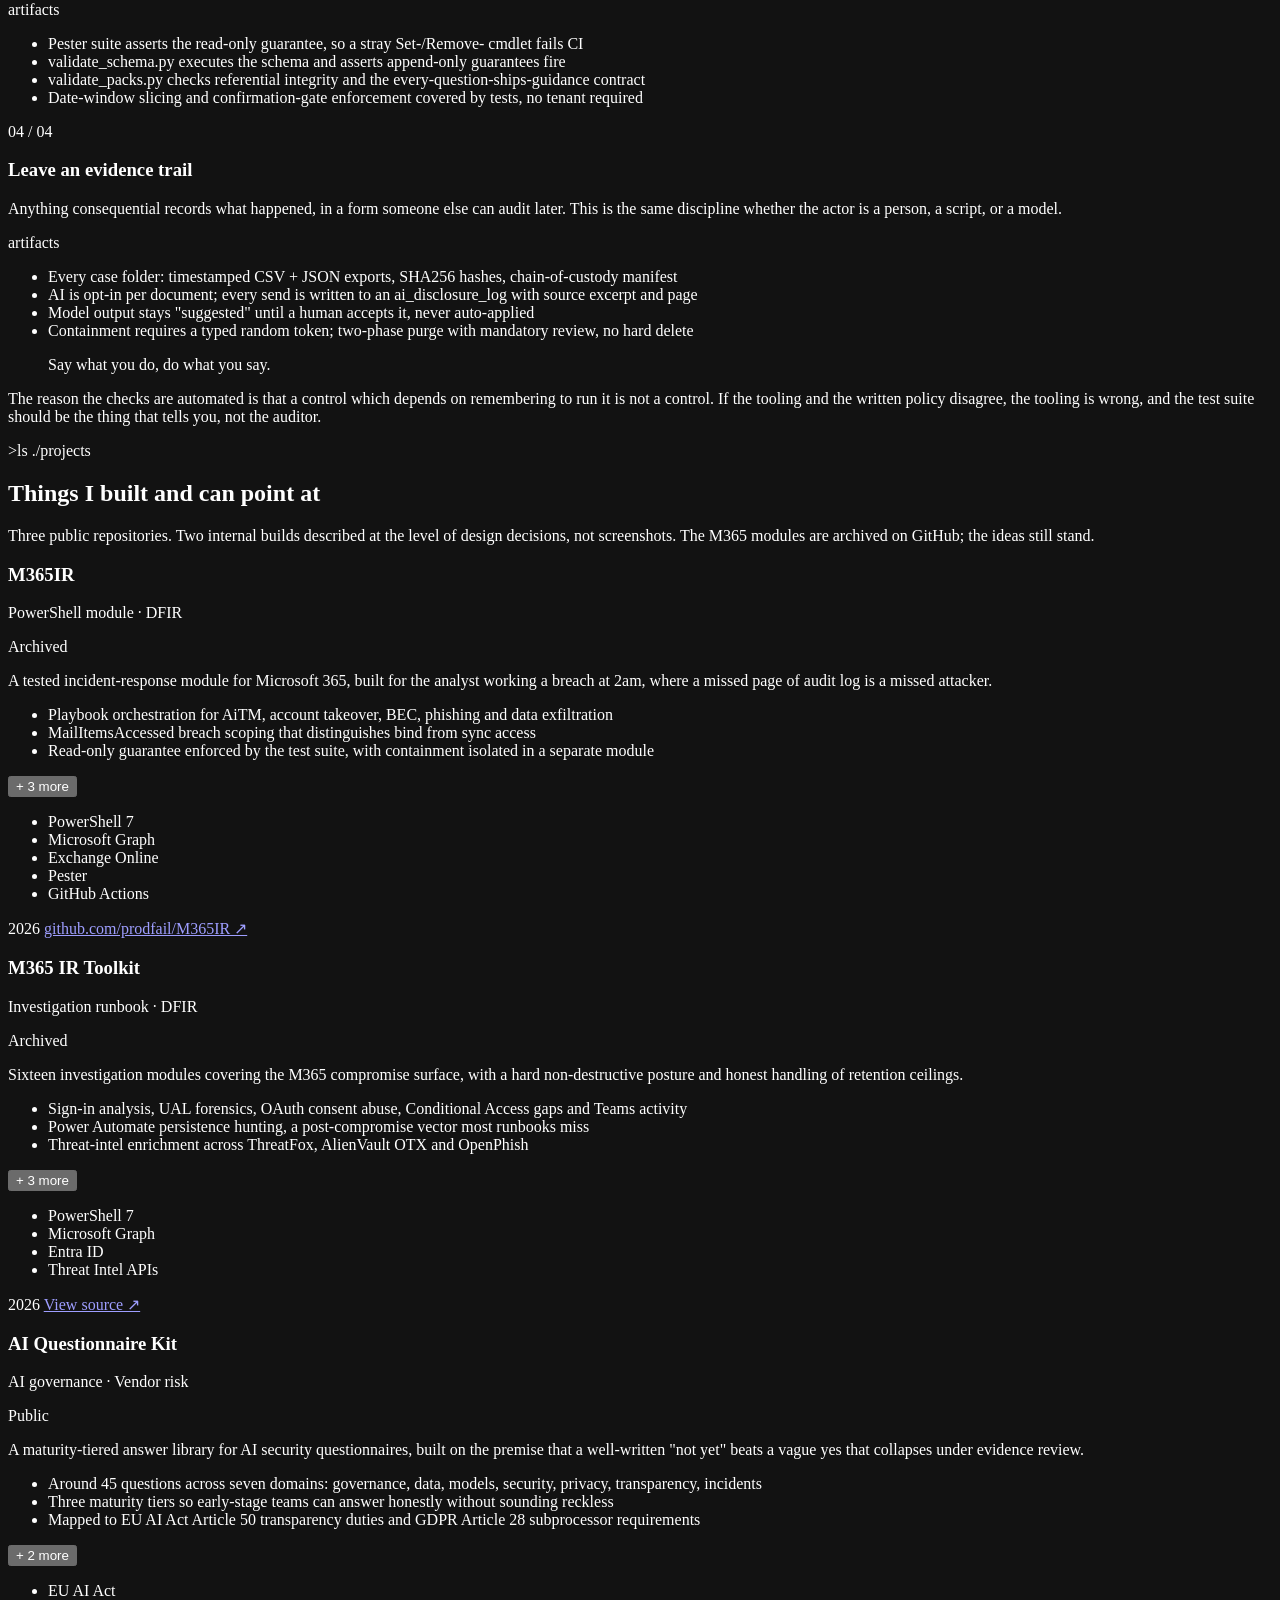
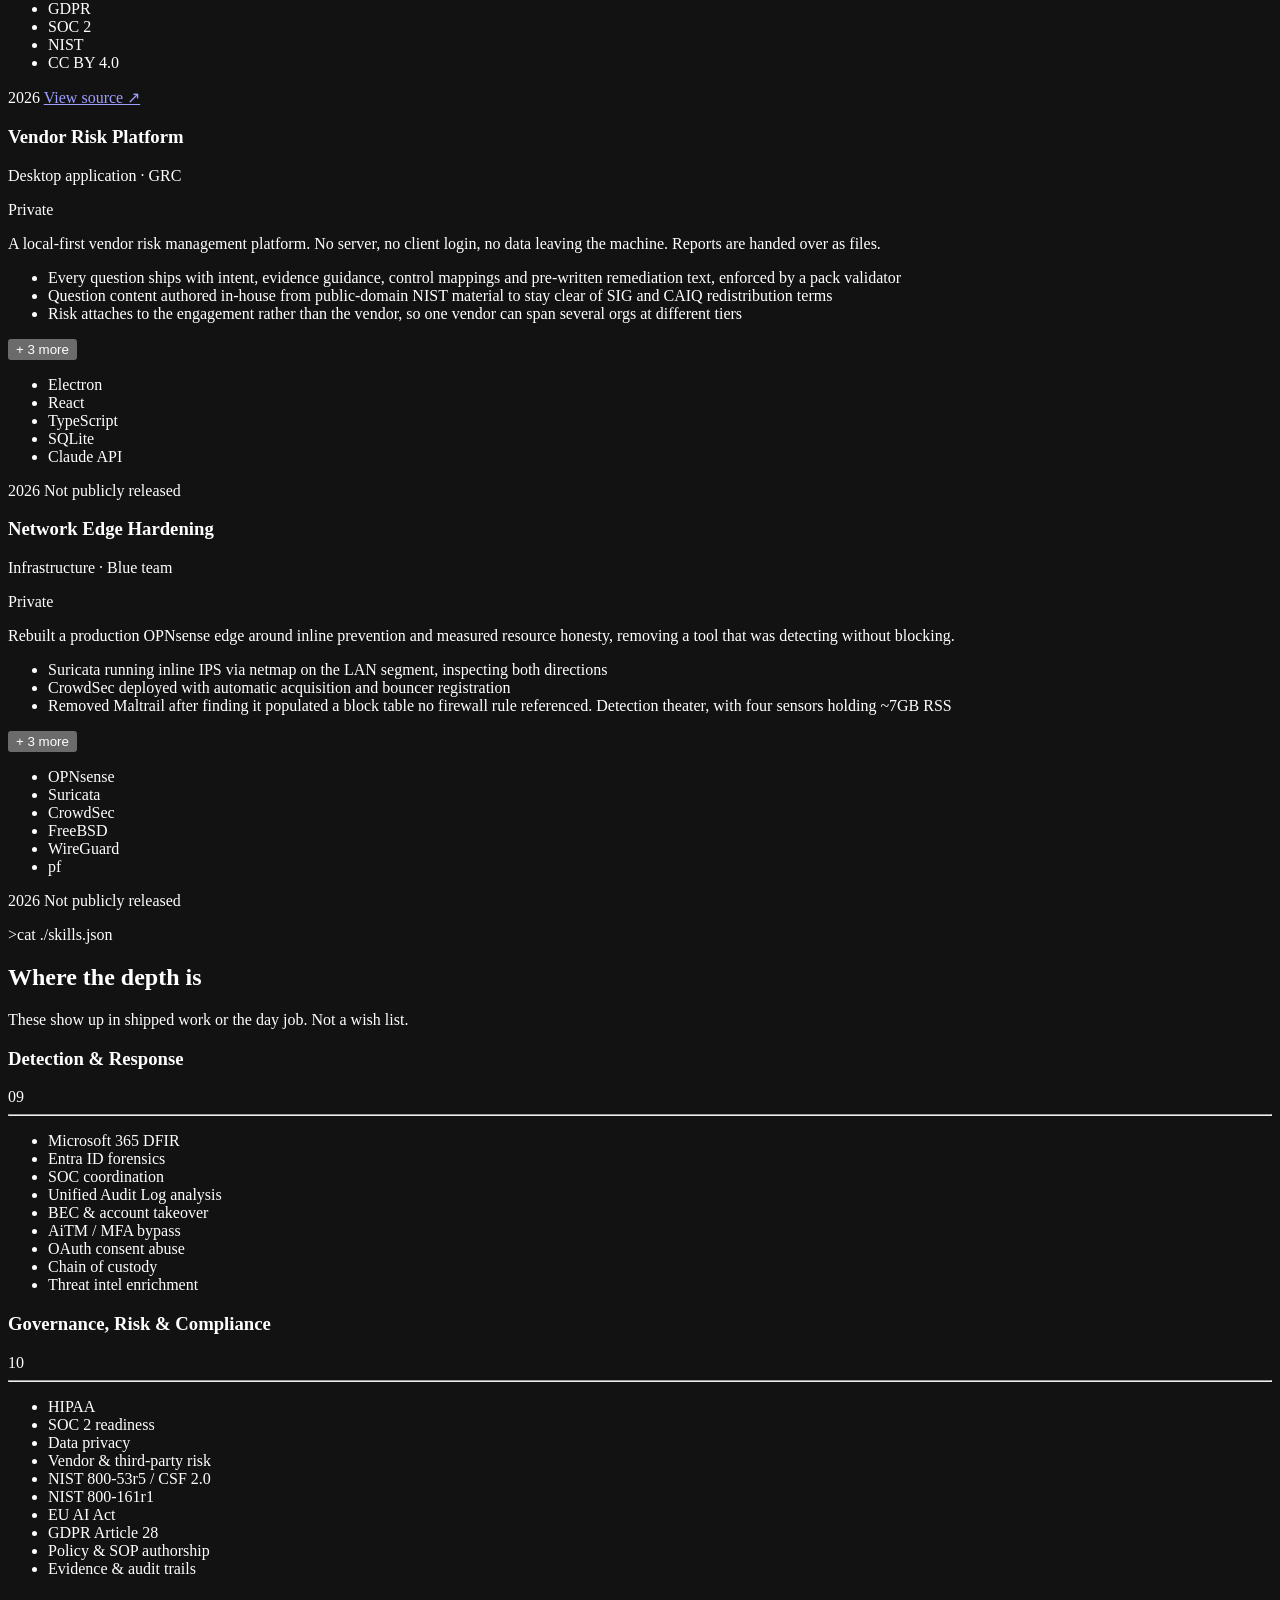
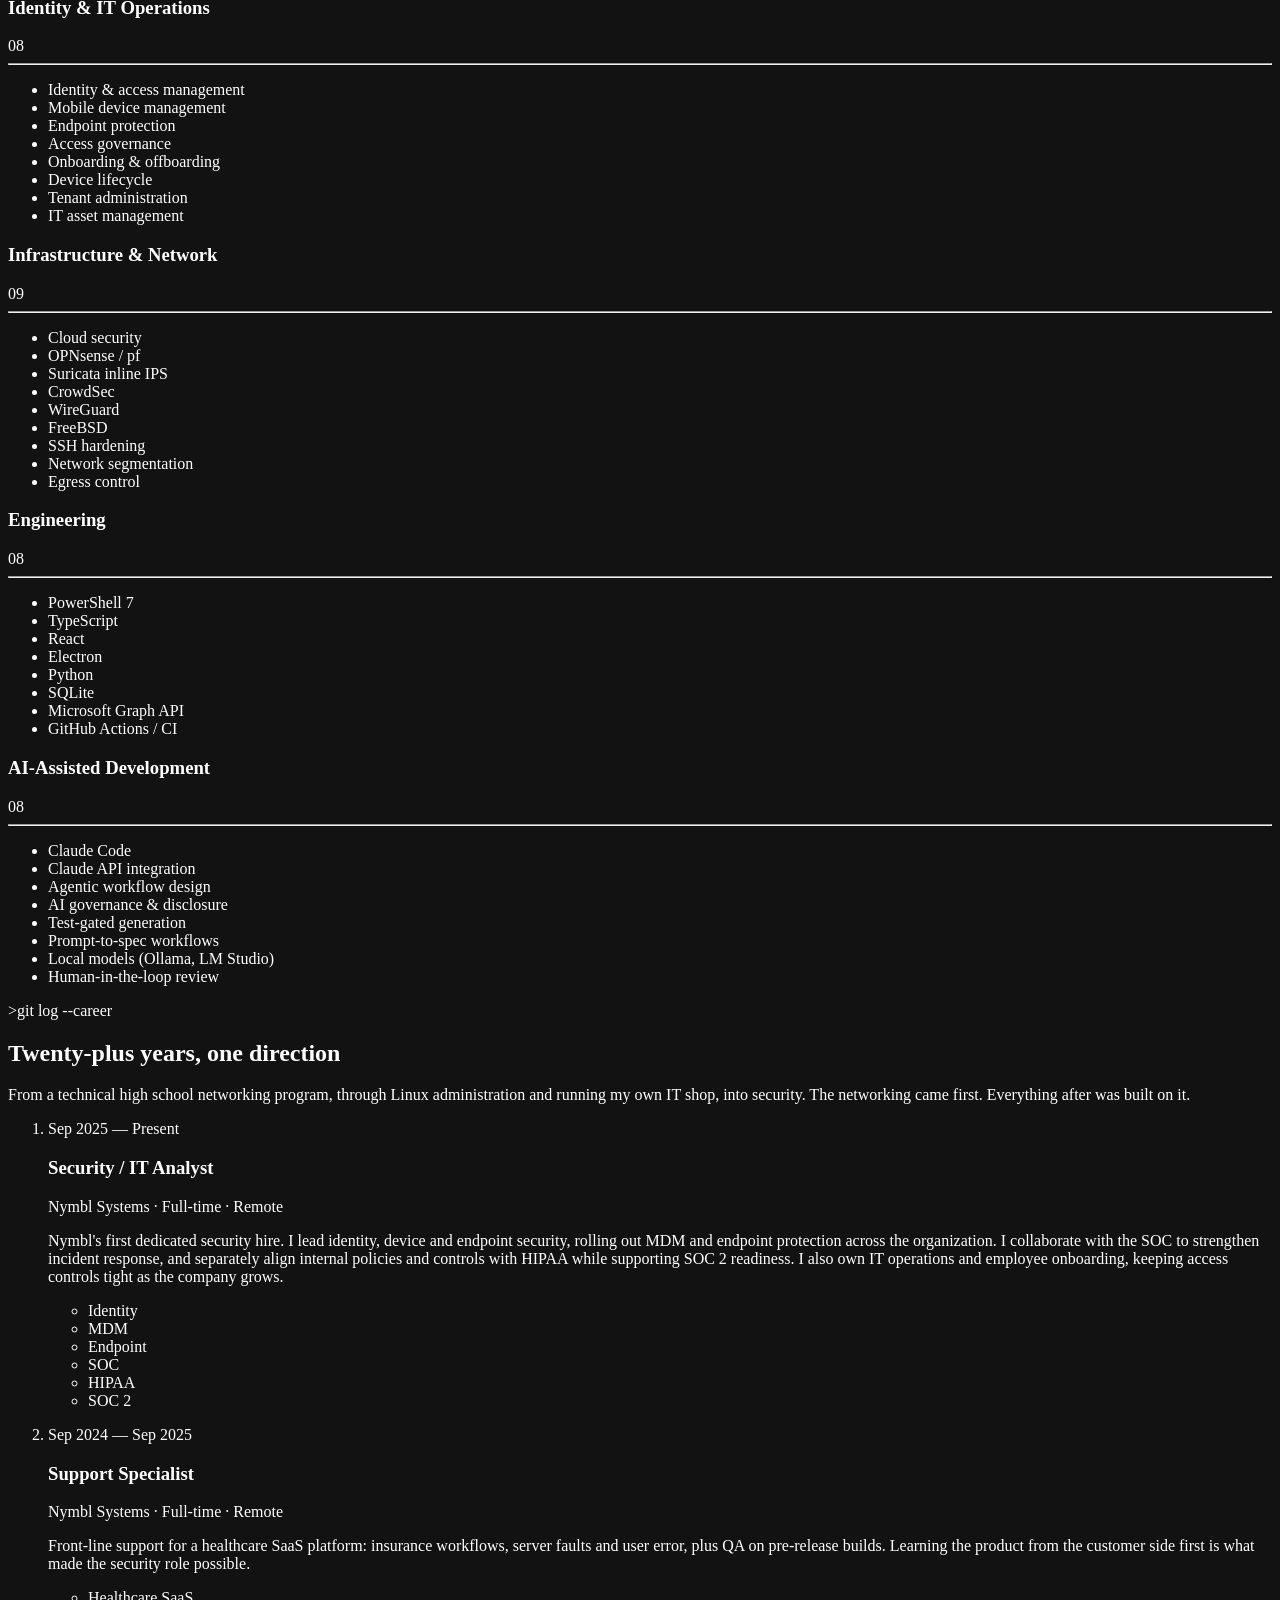
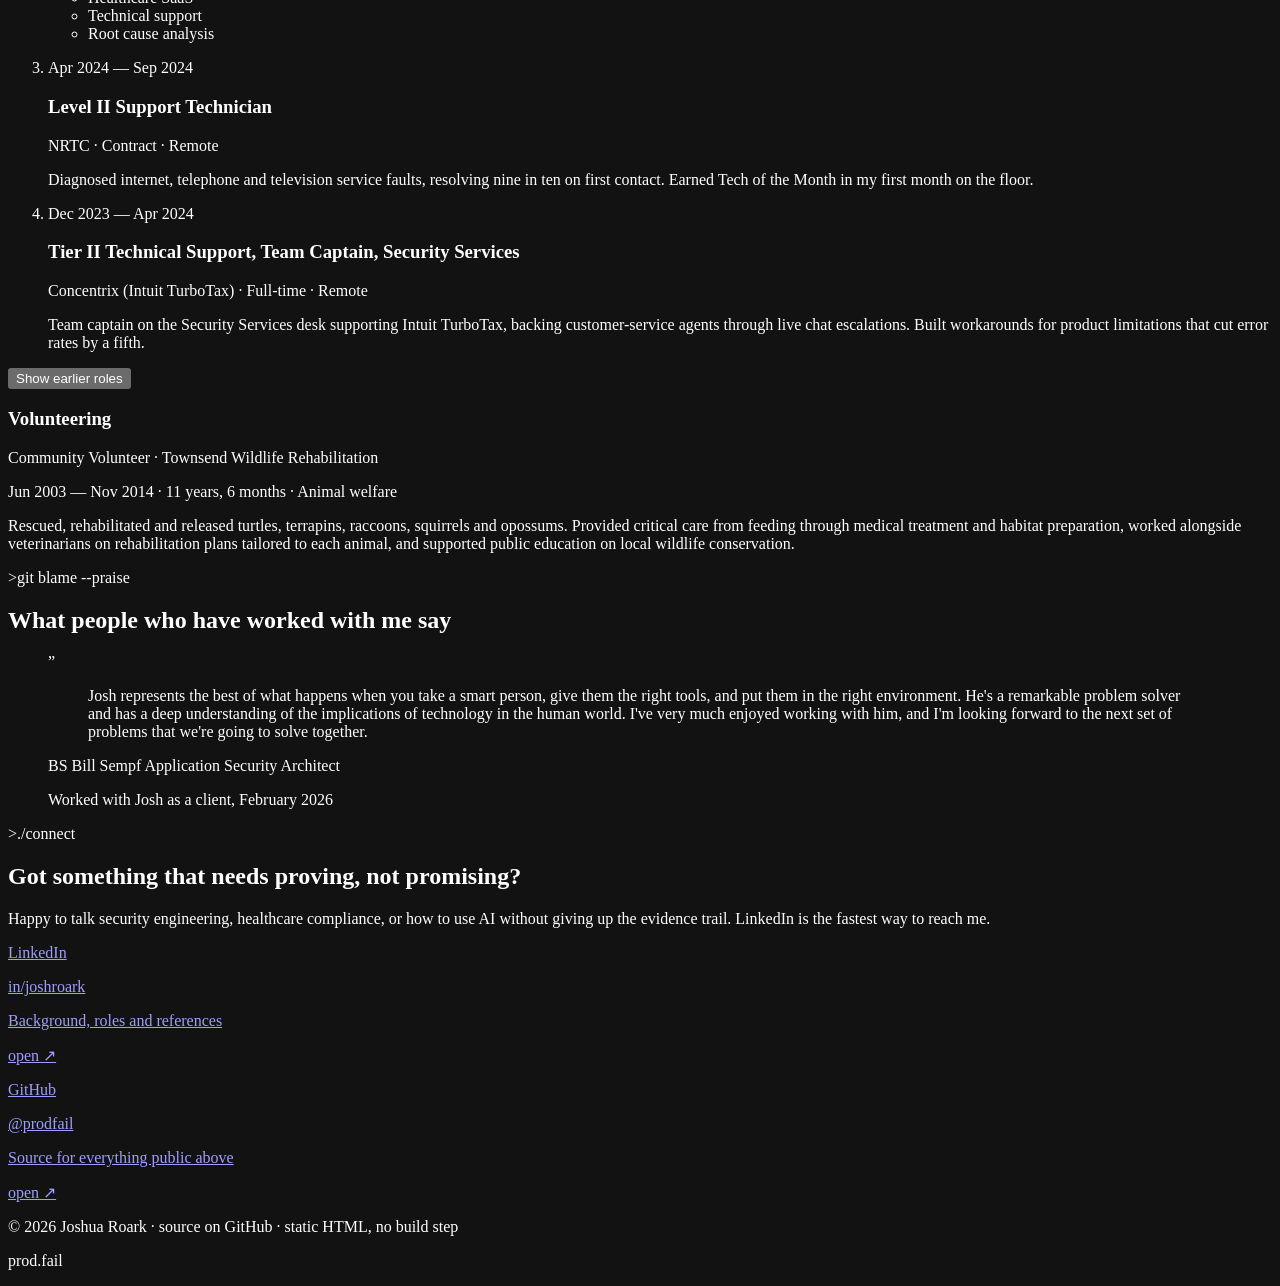
==== commit 06c16418: "Fix mobile menu icon" ====
--- a/public/index.html
+++ b/public/index.html
@@ -61,7 +61,9 @@
         <div class="header-actions">
           <a class="gh-link" href="https://github.com/prodfail" target="_blank" rel="noopener noreferrer">GitHub</a>
           <button class="menu-toggle" type="button" aria-expanded="false" aria-controls="mobile-nav" aria-label="Open menu">
-            <span></span>
+            <svg width="18" height="18" viewBox="0 0 18 18" aria-hidden="true">
+              <path d="M2 4.5h14M2 9h14M2 13.5h14" fill="none" stroke="currentColor" stroke-width="1.5" stroke-linecap="square"/>
+            </svg>
           </button>
         </div>
       </div>
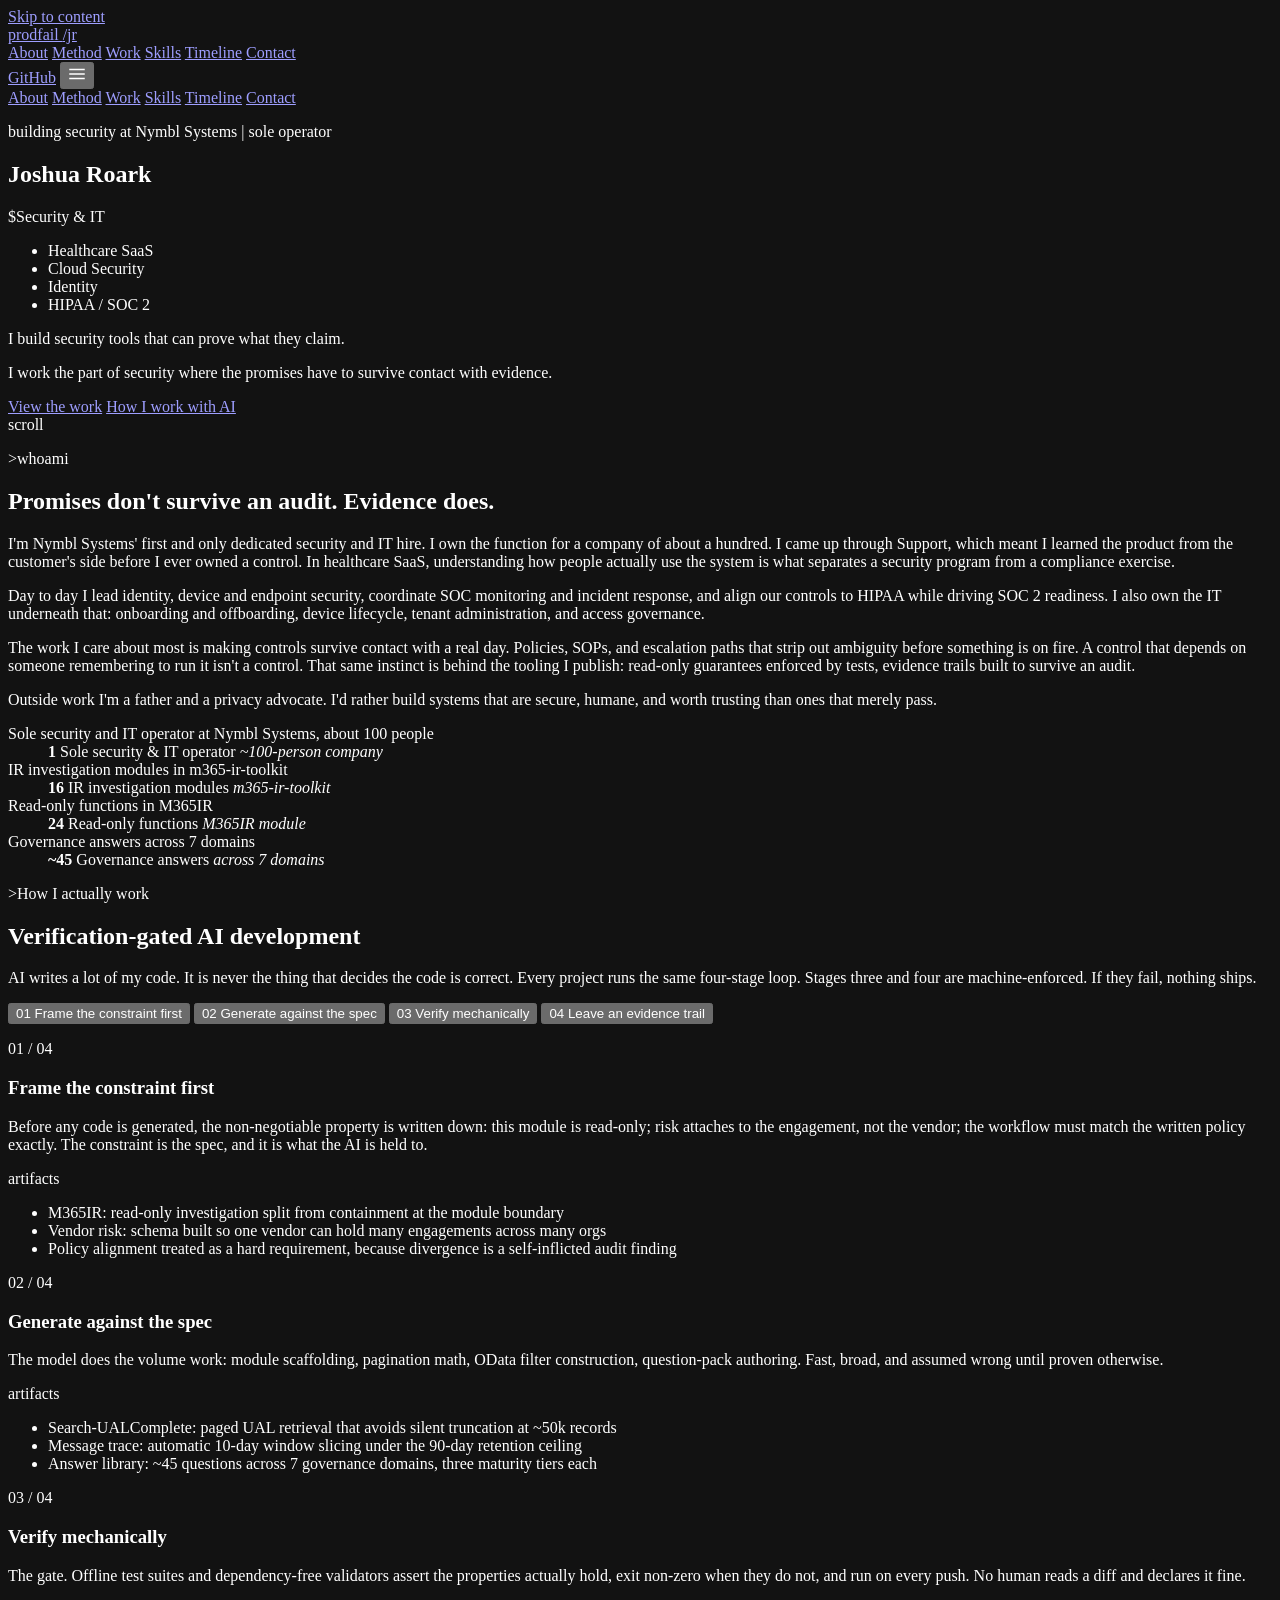
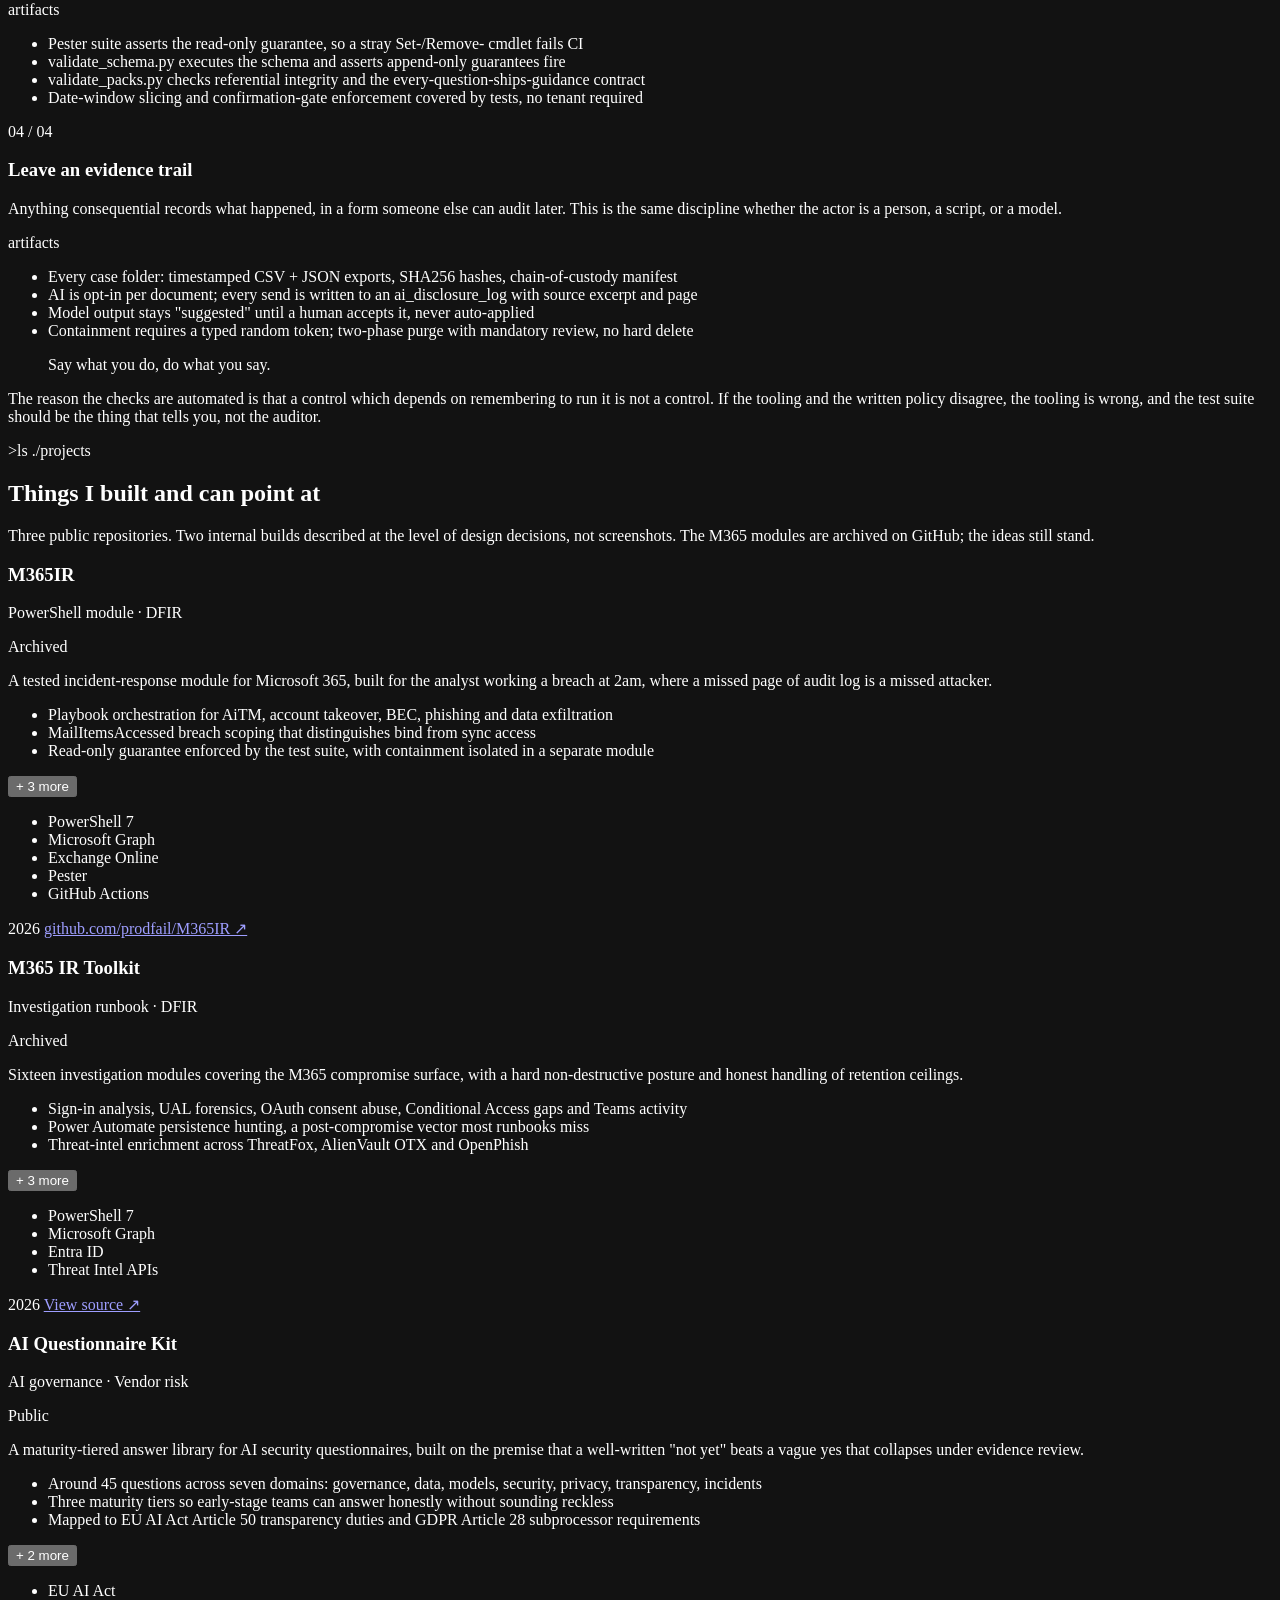
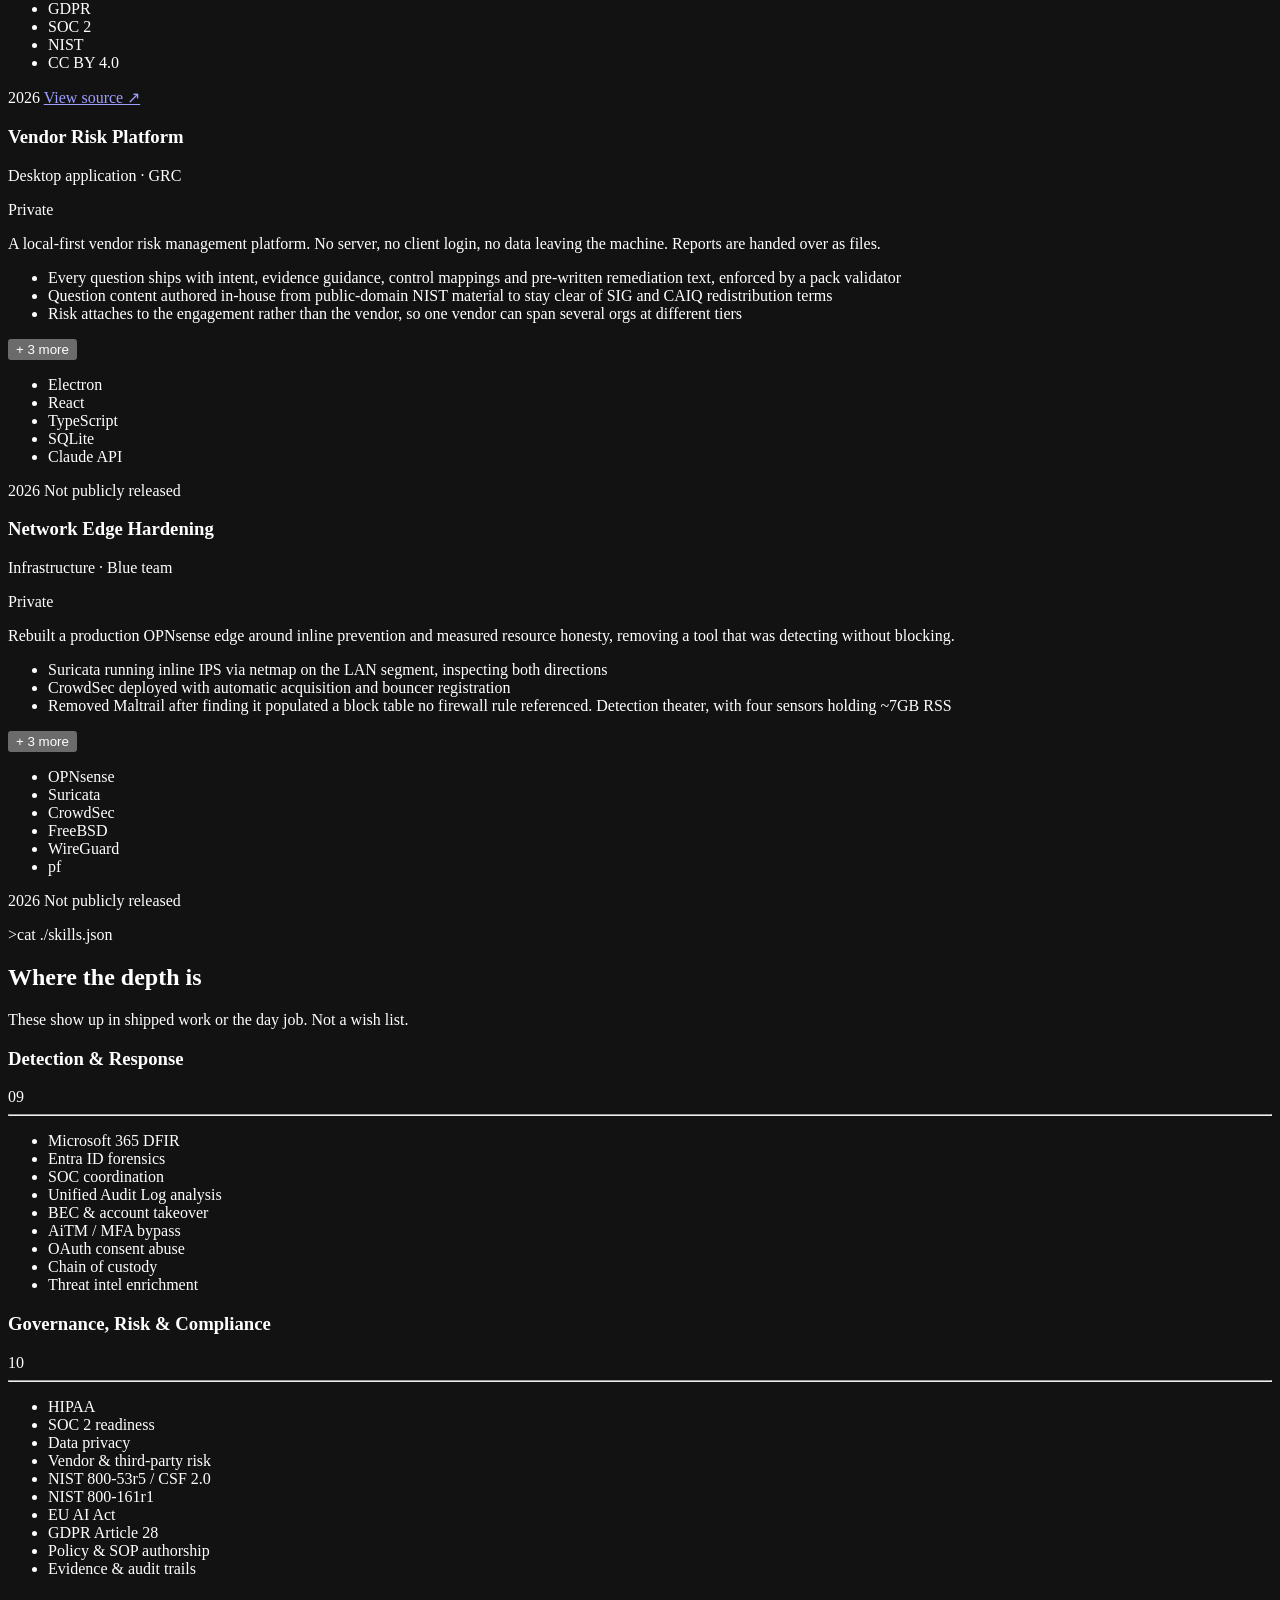
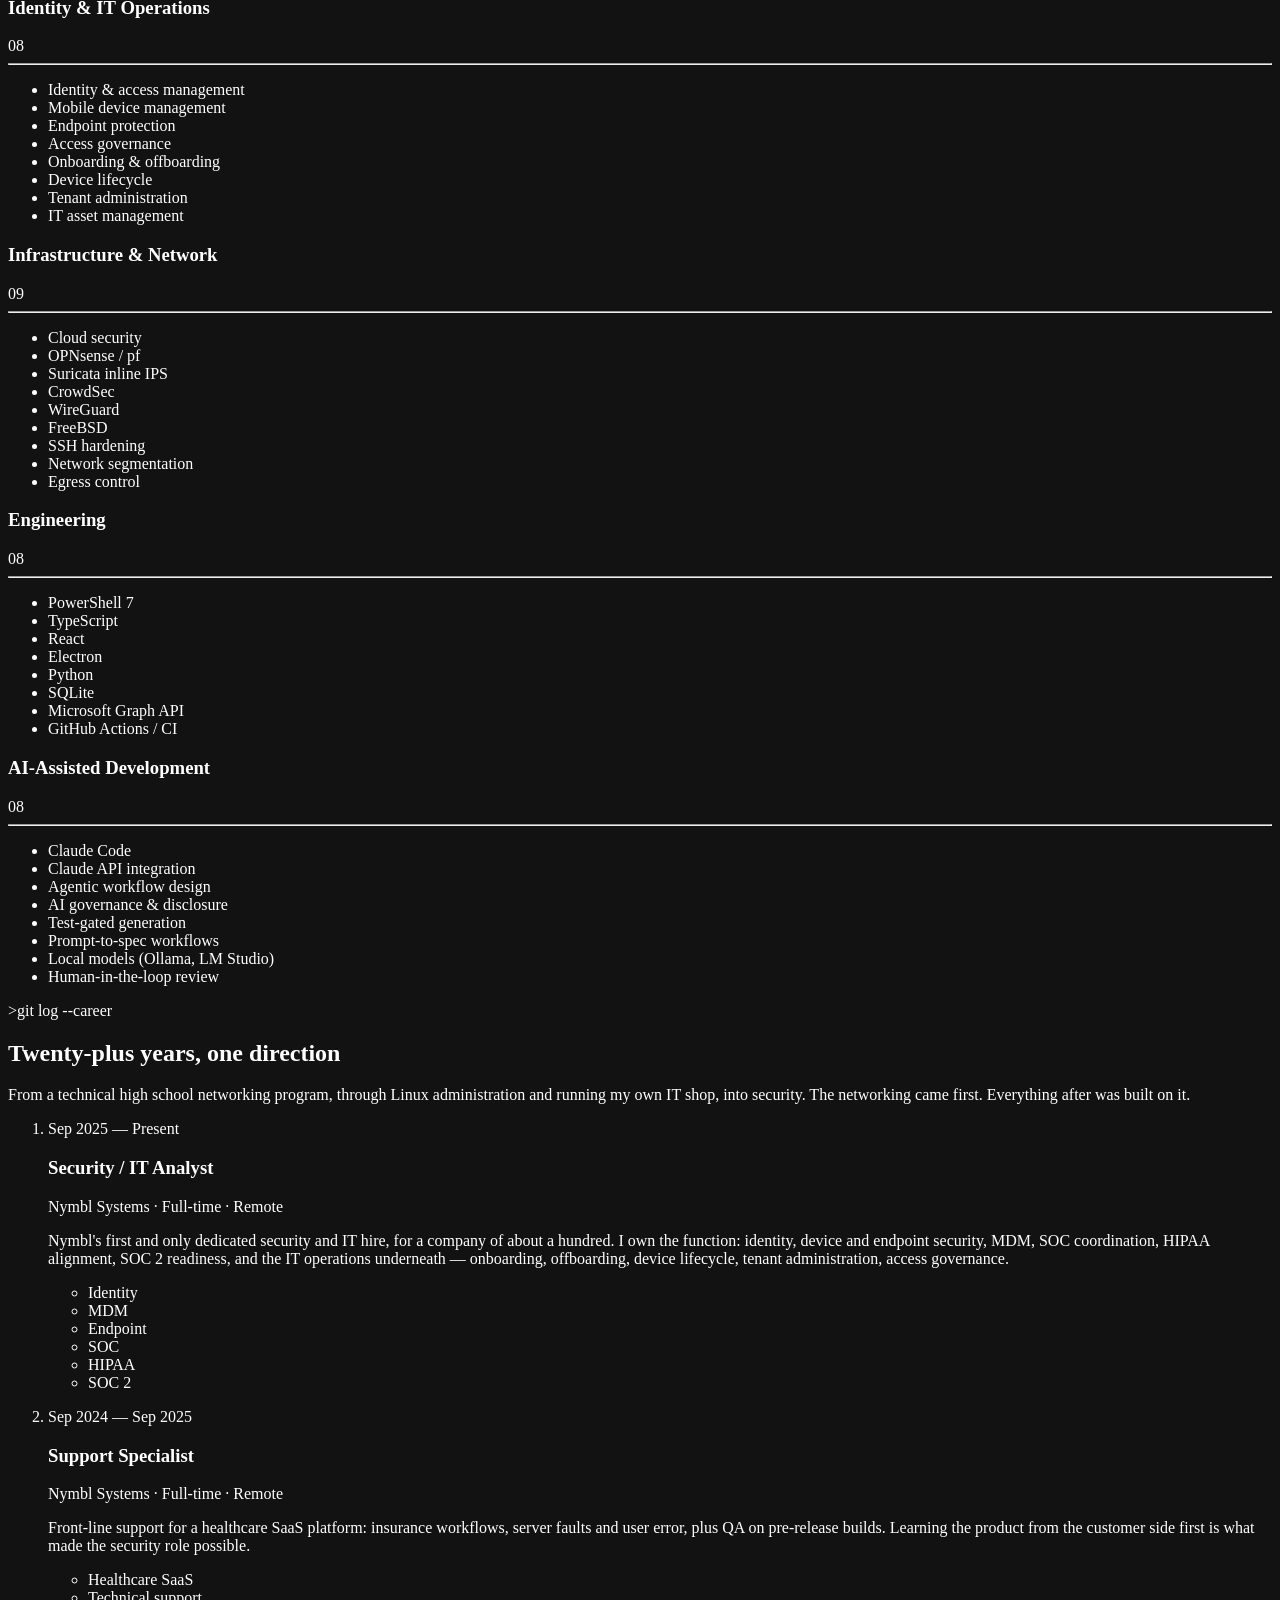
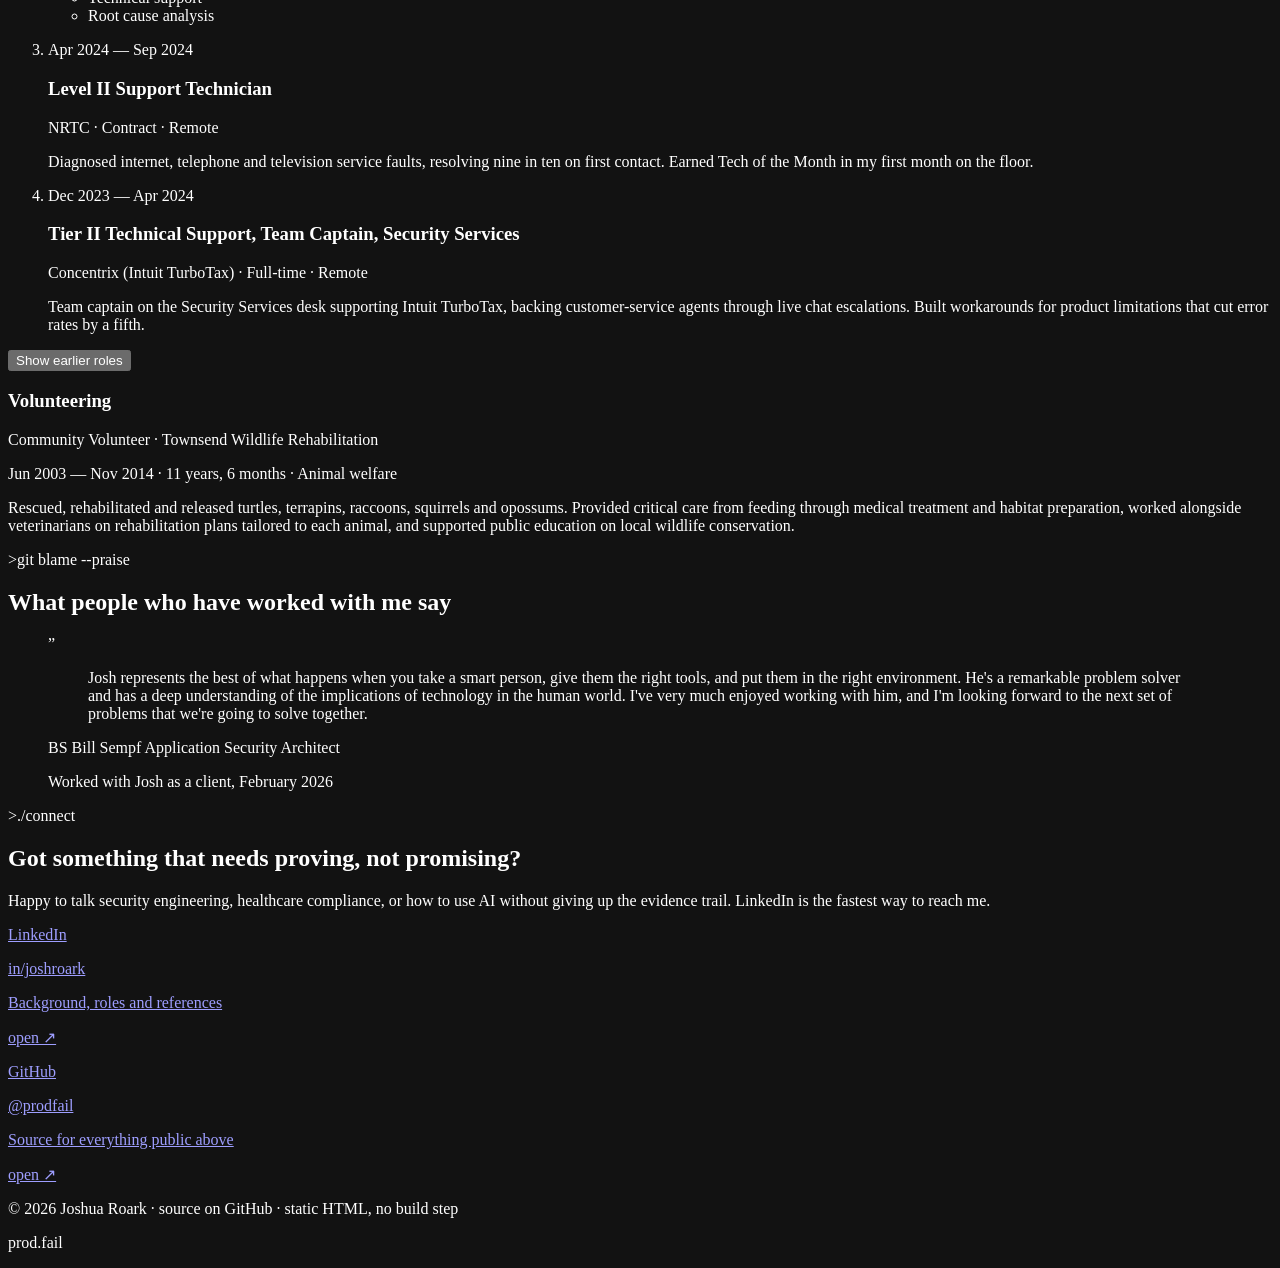
==== commit edea07ec: "Title the work, not the HR ladder Hero is Security & IT / sole operator. Timeline keeps the official" ====
--- a/public/index.html
+++ b/public/index.html
@@ -5,18 +5,18 @@
     <meta name="viewport" content="width=device-width, initial-scale=1" />
     <meta name="theme-color" content="#05070a" />
     <meta name="color-scheme" content="dark" />
-    <title>Joshua Roark | Security Engineer</title>
+    <title>Joshua Roark | Security & IT</title>
     <meta
       name="description"
-      content="Security engineer at Nymbl Systems. Identity, endpoints, SOC coordination, HIPAA and SOC 2. Open-source Microsoft 365 incident-response tooling."
+      content="I run security and IT at Nymbl Systems, a healthcare SaaS company of about a hundred. Identity, endpoints, SOC coordination, HIPAA and SOC 2. Open-source Microsoft 365 incident-response tooling."
     />
     <meta name="author" content="Joshua Roark" />
     <meta name="robots" content="index, follow" />
     <link rel="canonical" href="https://prod.fail/" />
-    <meta property="og:title" content="Joshua Roark | Security Engineer" />
+    <meta property="og:title" content="Joshua Roark | Security & IT" />
     <meta
       property="og:description"
-      content="Security engineer at Nymbl Systems. Identity, endpoints, SOC coordination, HIPAA and SOC 2. Open-source Microsoft 365 incident-response tooling."
+      content="I run security and IT at Nymbl Systems, a healthcare SaaS company of about a hundred. Identity, endpoints, SOC coordination, HIPAA and SOC 2."
     />
     <meta property="og:url" content="https://prod.fail/" />
     <meta property="og:site_name" content="Joshua Roark" />
@@ -24,13 +24,13 @@
     <meta property="og:image:type" content="image/png" />
     <meta property="og:image:width" content="1200" />
     <meta property="og:image:height" content="630" />
-    <meta property="og:image:alt" content="Joshua Roark, Security Engineer" />
+    <meta property="og:image:alt" content="Joshua Roark, Security & IT" />
     <meta property="og:type" content="profile" />
     <meta name="twitter:card" content="summary_large_image" />
-    <meta name="twitter:title" content="Joshua Roark | Security Engineer" />
+    <meta name="twitter:title" content="Joshua Roark | Security & IT" />
     <meta
       name="twitter:description"
-      content="Security engineer at Nymbl Systems. Identity, endpoints, SOC coordination, HIPAA and SOC 2."
+      content="I run security and IT at Nymbl Systems, a healthcare SaaS company of about a hundred."
     />
     <meta name="twitter:image" content="https://prod.fail/img/og.png" />
     <link rel="icon" href="/img/favicon.svg" type="image/svg+xml" />
@@ -91,14 +91,14 @@
             <span class="mute">building security at</span>
             <span class="live">Nymbl Systems</span>
             <span class="sep" aria-hidden="true">|</span>
-            <span class="note">healthcare SaaS</span>
+            <span class="note">sole operator</span>
           </p>
           <h1>
             <span class="block">Joshua</span>
             <span class="block text-gradient">Roark</span>
           </h1>
           <p class="role-line">
-            <span class="prompt" aria-hidden="true">$</span>Security Engineer<span class="caret" aria-hidden="true"></span>
+            <span class="prompt" aria-hidden="true">$</span>Security & IT<span class="caret" aria-hidden="true"></span>
           </p>
           <ul class="specialisms">
             <li>Healthcare SaaS</li>
@@ -125,7 +125,7 @@
           <div class="about-grid">
             <div class="prose">
               <p>
-                I'm Nymbl Systems' first dedicated Security and IT hire. I came up through Support, which meant I learned the product from the customer's side before I ever owned a control. In healthcare SaaS, understanding how people actually use the system is what separates a security program from a compliance exercise.
+                I'm Nymbl Systems' first and only dedicated security and IT hire. I own the function for a company of about a hundred. I came up through Support, which meant I learned the product from the customer's side before I ever owned a control. In healthcare SaaS, understanding how people actually use the system is what separates a security program from a compliance exercise.
               </p>
               <p>
                 Day to day I lead identity, device and endpoint security, coordinate SOC monitoring and incident response, and align our controls to HIPAA while driving SOC 2 readiness. I also own the IT underneath that: onboarding and offboarding, device lifecycle, tenant administration, and access governance.
@@ -139,11 +139,11 @@
             </div>
             <dl class="stat-grid">
               <div>
-                <dt class="sr-only">Dedicated Security & IT hire at Nymbl Systems</dt>
+                <dt class="sr-only">Sole security and IT operator at Nymbl Systems, about 100 people</dt>
                 <dd>
-                  <strong>1st</strong>
-                  <span>Dedicated Security & IT hire</span>
-                  <em>at Nymbl Systems</em>
+                  <strong>1</strong>
+                  <span>Sole security & IT operator</span>
+                  <em>~100-person company</em>
                 </dd>
               </div>
               <div>
@@ -605,7 +605,7 @@
               <h3>Security / IT Analyst</h3>
               <p class="org">Nymbl Systems · Full-time · Remote</p>
               <p>
-                Nymbl's first dedicated security hire. I lead identity, device and endpoint security, rolling out MDM and endpoint protection across the organization. I collaborate with the SOC to strengthen incident response, and separately align internal policies and controls with HIPAA while supporting SOC 2 readiness. I also own IT operations and employee onboarding, keeping access controls tight as the company grows.
+                Nymbl's first and only dedicated security and IT hire, for a company of about a hundred. I own the function: identity, device and endpoint security, MDM, SOC coordination, HIPAA alignment, SOC 2 readiness, and the IT operations underneath — onboarding, offboarding, device lifecycle, tenant administration, access governance.
               </p>
               <ul class="tags">
                 <li class="chip">Identity</li>
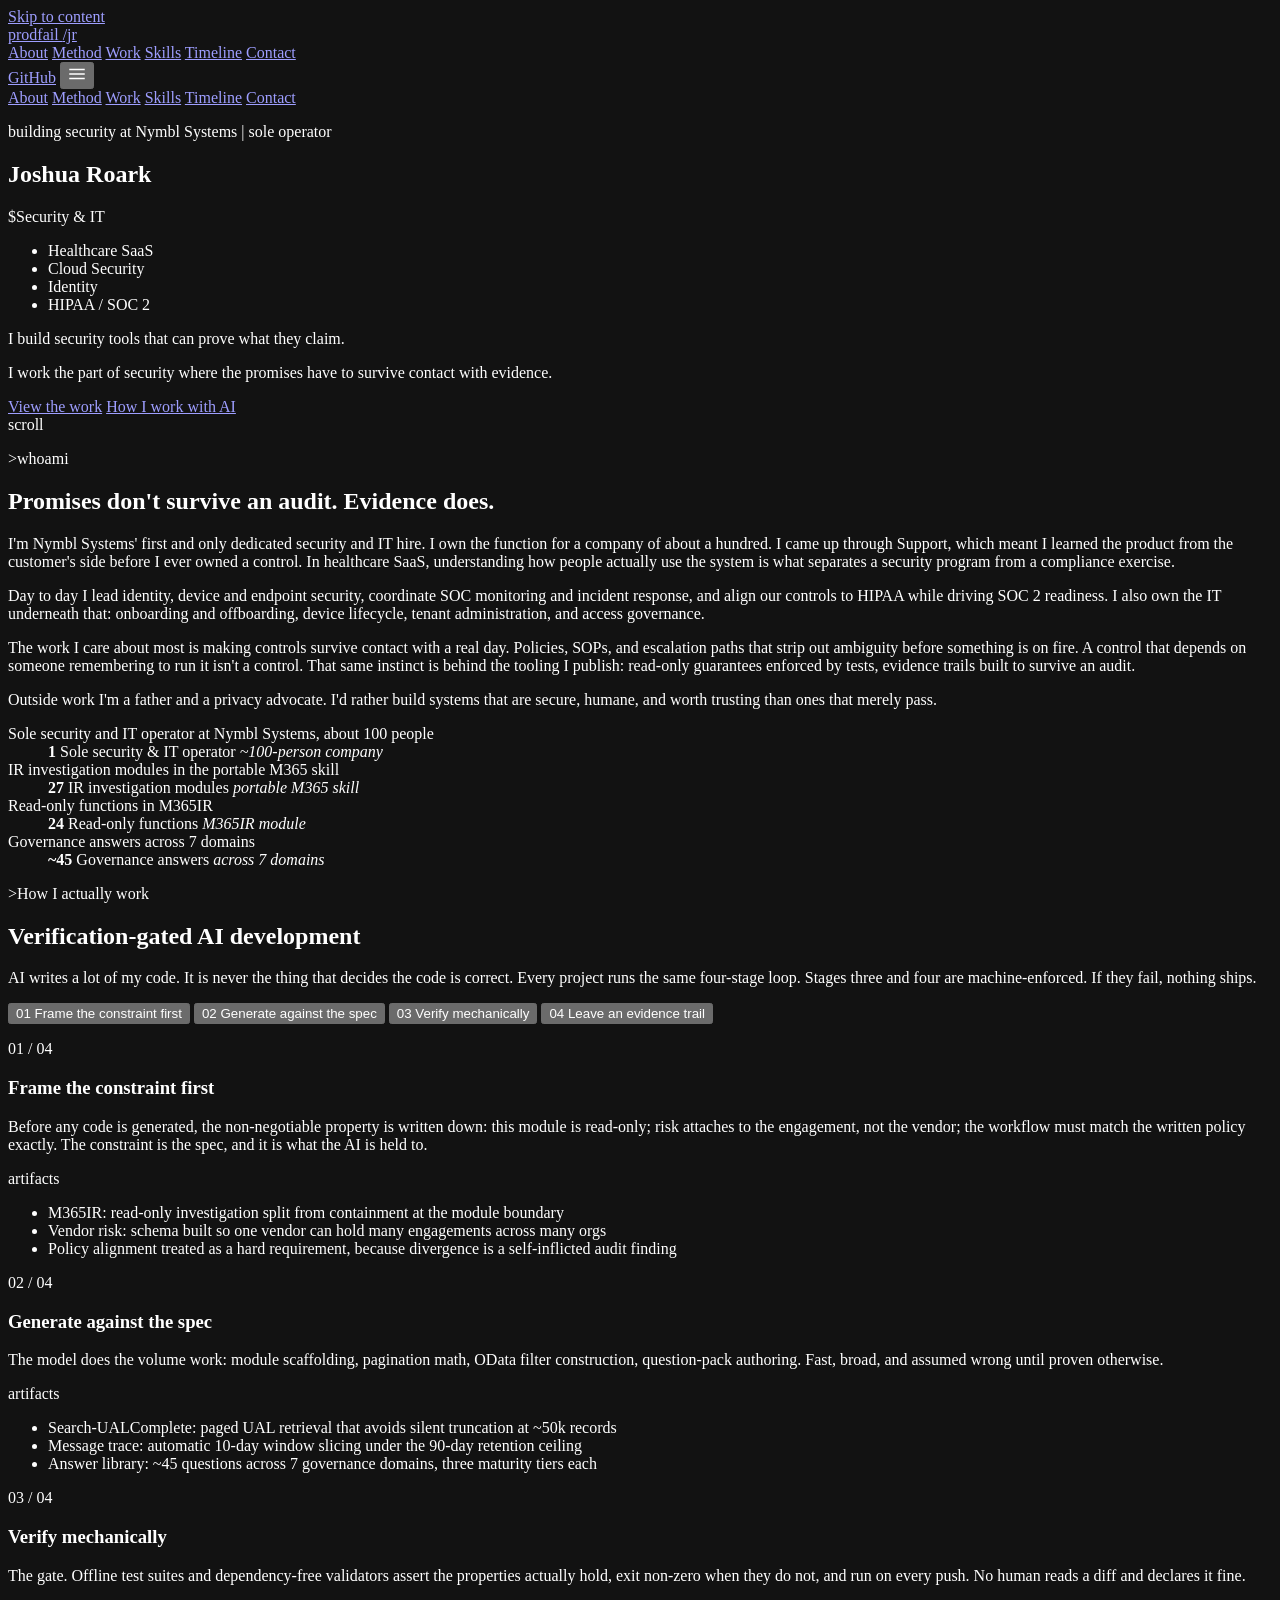
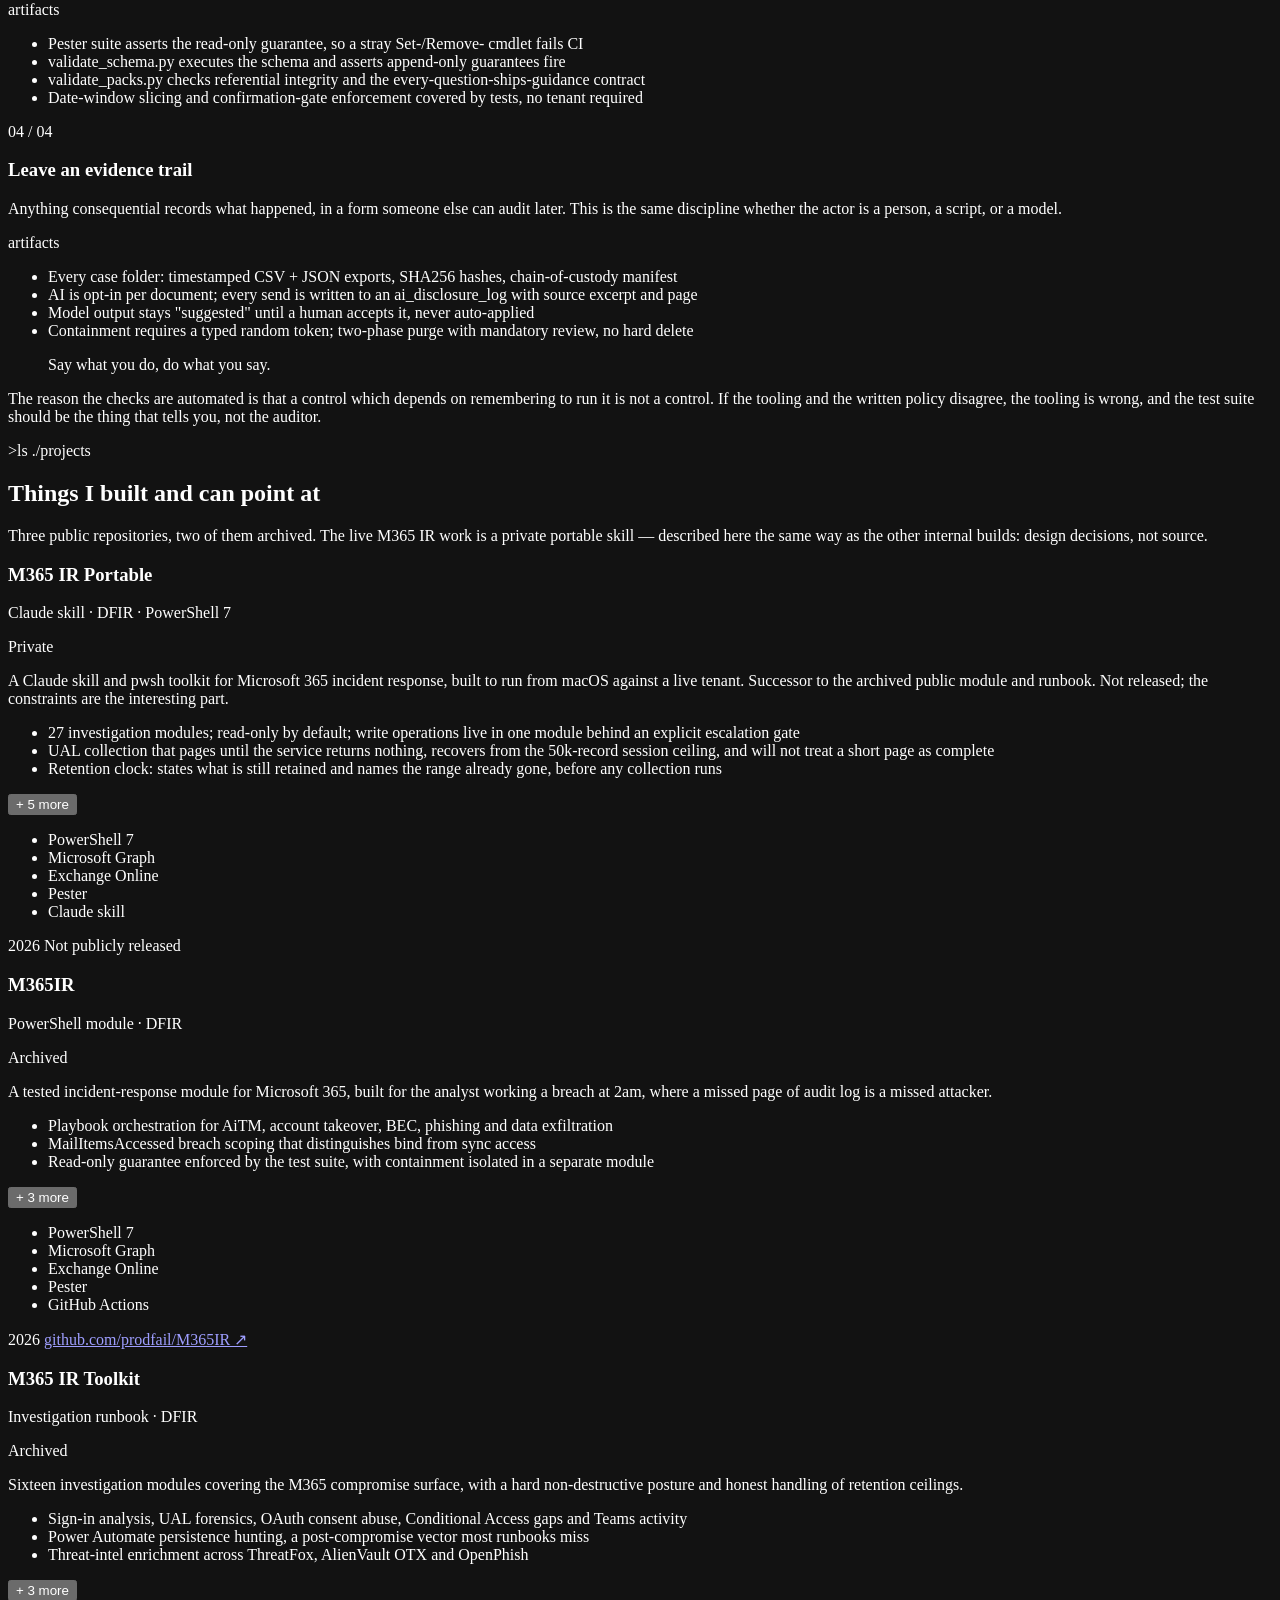
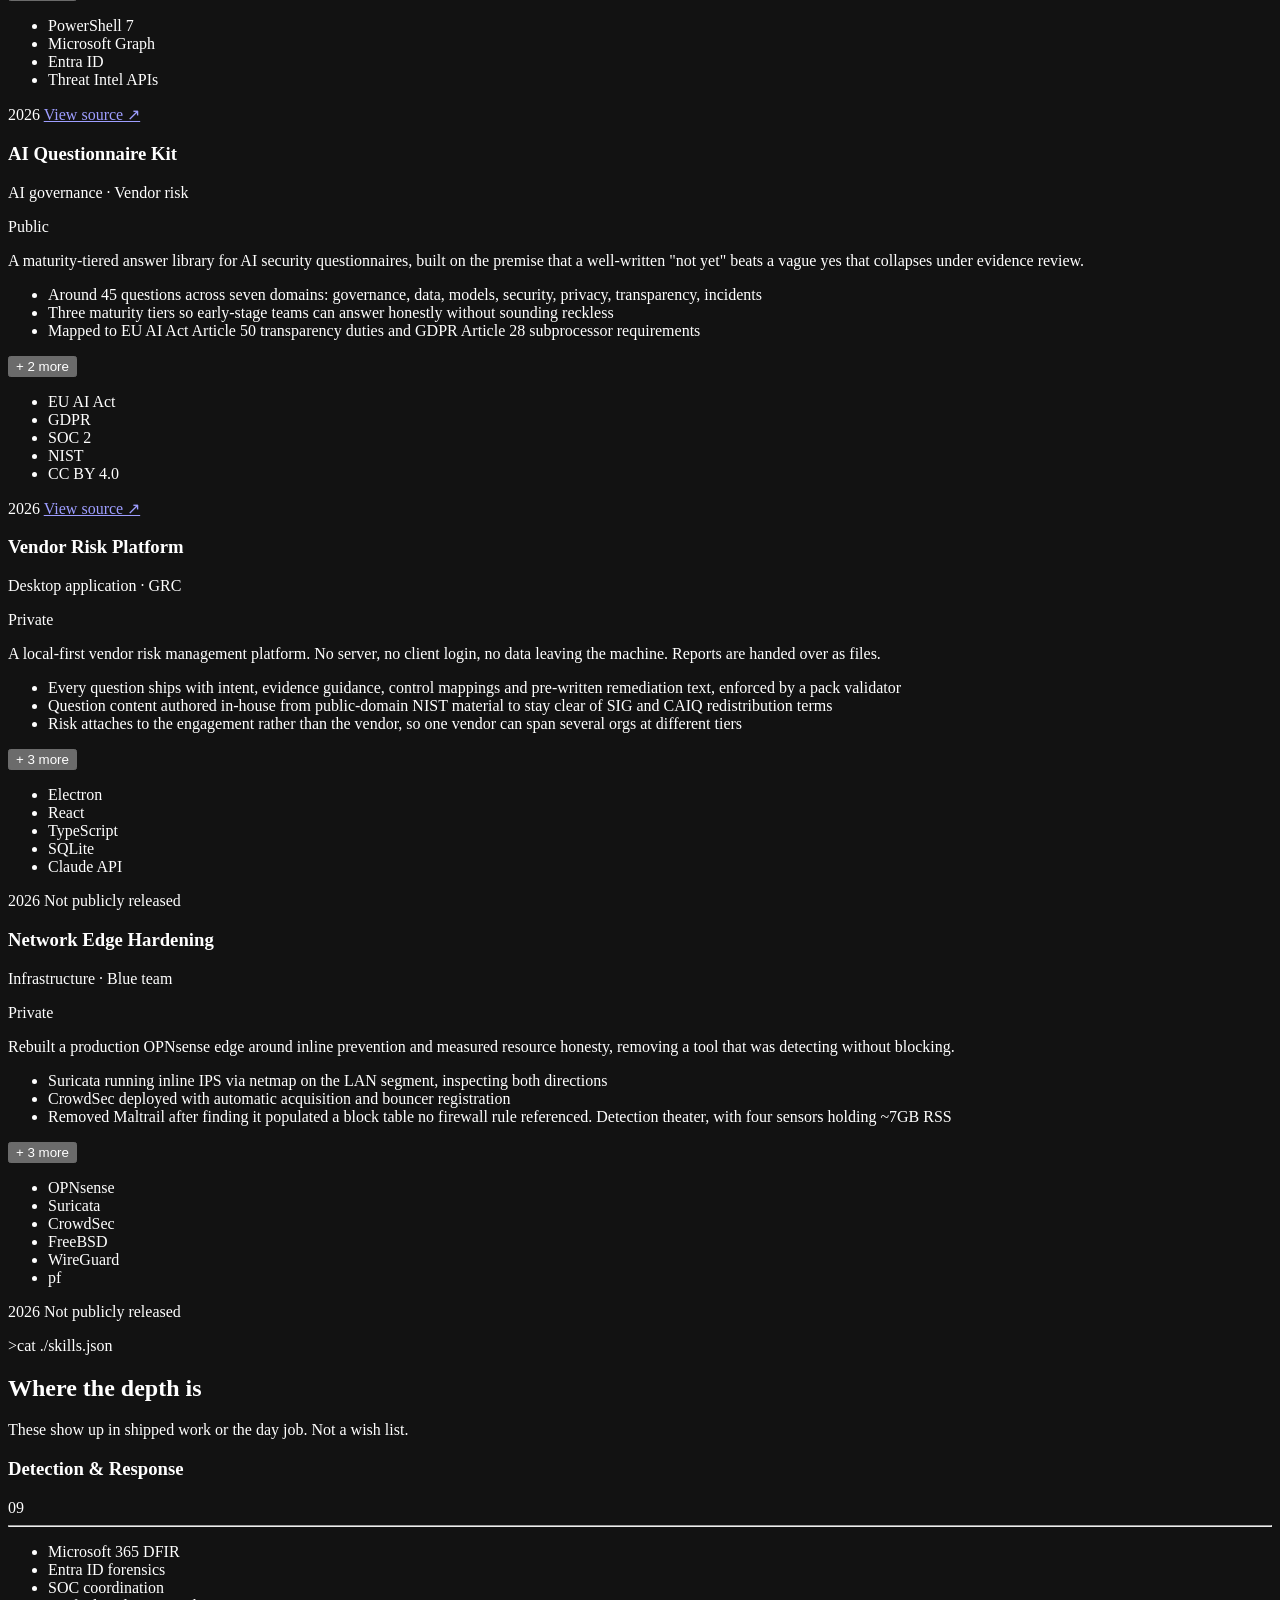
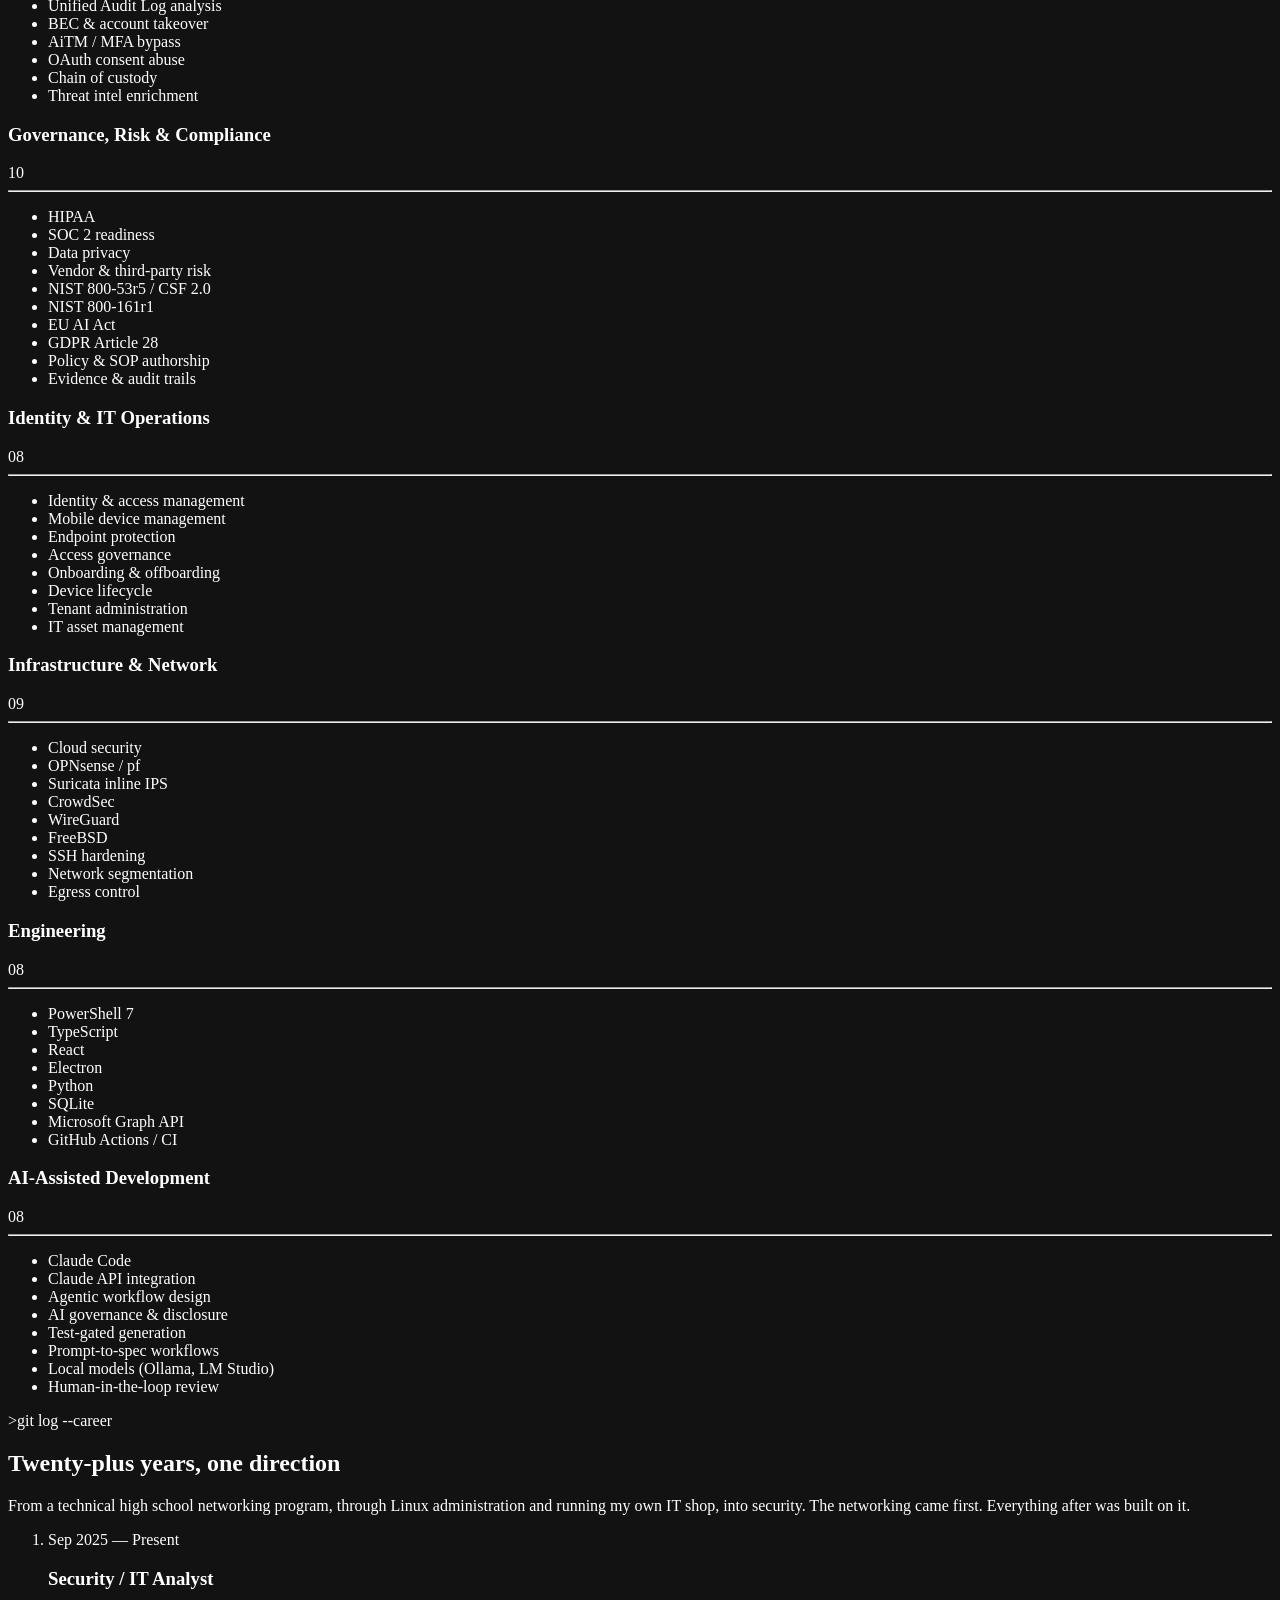
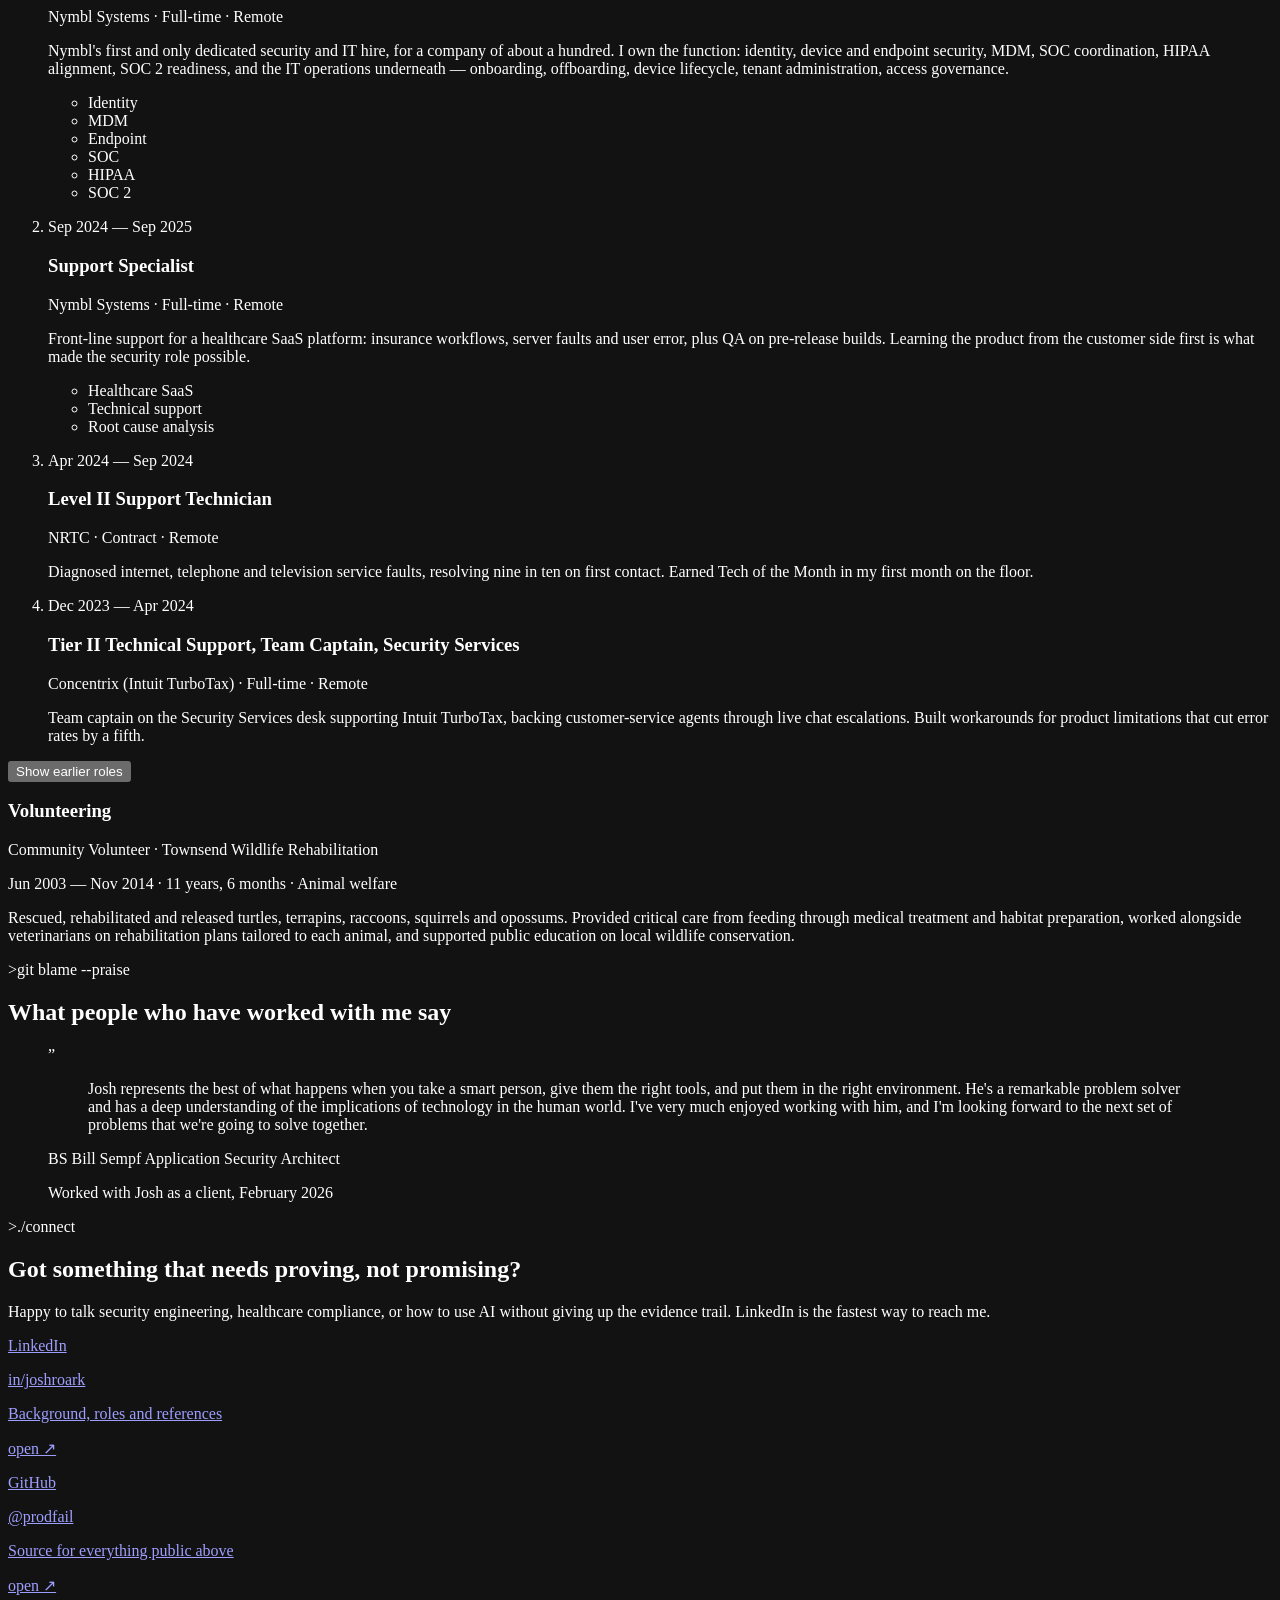
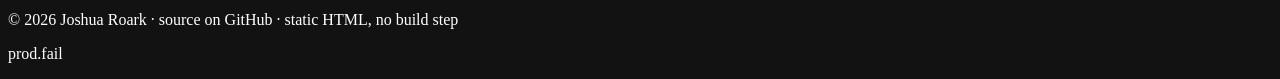
==== commit 5ee4707f: "Describe M365 IR Portable as a private successor Featured card, no repo link. 27 modules, retention " ====
--- a/public/index.html
+++ b/public/index.html
@@ -147,11 +147,11 @@
                 </dd>
               </div>
               <div>
-                <dt class="sr-only">IR investigation modules in m365-ir-toolkit</dt>
+                <dt class="sr-only">IR investigation modules in the portable M365 skill</dt>
                 <dd>
-                  <strong>16</strong>
+                  <strong>27</strong>
                   <span>IR investigation modules</span>
-                  <em>m365-ir-toolkit</em>
+                  <em>portable M365 skill</em>
                 </dd>
               </div>
               <div>
@@ -293,12 +293,47 @@
             <p class="mono-label"><span class="prompt">></span>ls ./projects<span class="rule" aria-hidden="true"></span></p>
             <h2 id="work-title">Things I built and can point at</h2>
             <p class="standfirst">
-              Three public repositories. Two internal builds described at the level of design decisions, not screenshots. The M365 modules are archived on GitHub; the ideas still stand.
+              Three public repositories, two of them archived. The live M365 IR work is a private portable skill — described here the same way as the other internal builds: design decisions, not source.
             </p>
           </header>
 
           <div class="project-grid">
             <article class="card project featured">
+              <div class="project-top">
+                <div>
+                  <h3>M365 IR Portable</h3>
+                  <p class="kind">Claude skill · DFIR · PowerShell 7</p>
+                </div>
+                <span class="badge badge-private">Private</span>
+              </div>
+              <p class="summary">
+                A Claude skill and pwsh toolkit for Microsoft 365 incident response, built to run from macOS against a live tenant. Successor to the archived public module and runbook. Not released; the constraints are the interesting part.
+              </p>
+              <ul class="highlights">
+                <li>27 investigation modules; read-only by default; write operations live in one module behind an explicit escalation gate</li>
+                <li>UAL collection that pages until the service returns nothing, recovers from the 50k-record session ceiling, and will not treat a short page as complete</li>
+                <li>Retention clock: states what is still retained and names the range already gone, before any collection runs</li>
+                <li data-extra hidden>Preservation mode: unfiltered collect-now with a SHA-256 manifest, no analysis, no outbound enrichment — for when the deadline is the constraint</li>
+                <li data-extra hidden>An empty result is a claim. Checks that cannot run report unverified, not pass. A control that reports success while seeing nothing is worse than no control</li>
+                <li data-extra hidden>Pester against a mocked tenant, including regressions for paging, false-clean checks, and identifier typos that read as "no activity"</li>
+                <li data-extra hidden>External DNS integrity (SPF, DKIM, DMARC, MX) — the mail-auth surface that generates no audit-log events at all</li>
+                <li data-extra hidden>Sanitization tests fail the build if an environment-specific identifier appears in the tree. That is what keeps a private IR skill describable</li>
+              </ul>
+              <button class="more-btn" type="button" data-more aria-expanded="false">+ 5 more</button>
+              <ul class="stack">
+                <li>PowerShell 7</li>
+                <li>Microsoft Graph</li>
+                <li>Exchange Online</li>
+                <li>Pester</li>
+                <li>Claude skill</li>
+              </ul>
+              <div class="project-foot">
+                <span>2026</span>
+                <span>Not publicly released</span>
+              </div>
+            </article>
+
+            <article class="card project">
               <div class="project-top">
                 <div>
                   <h3>M365IR</h3>
